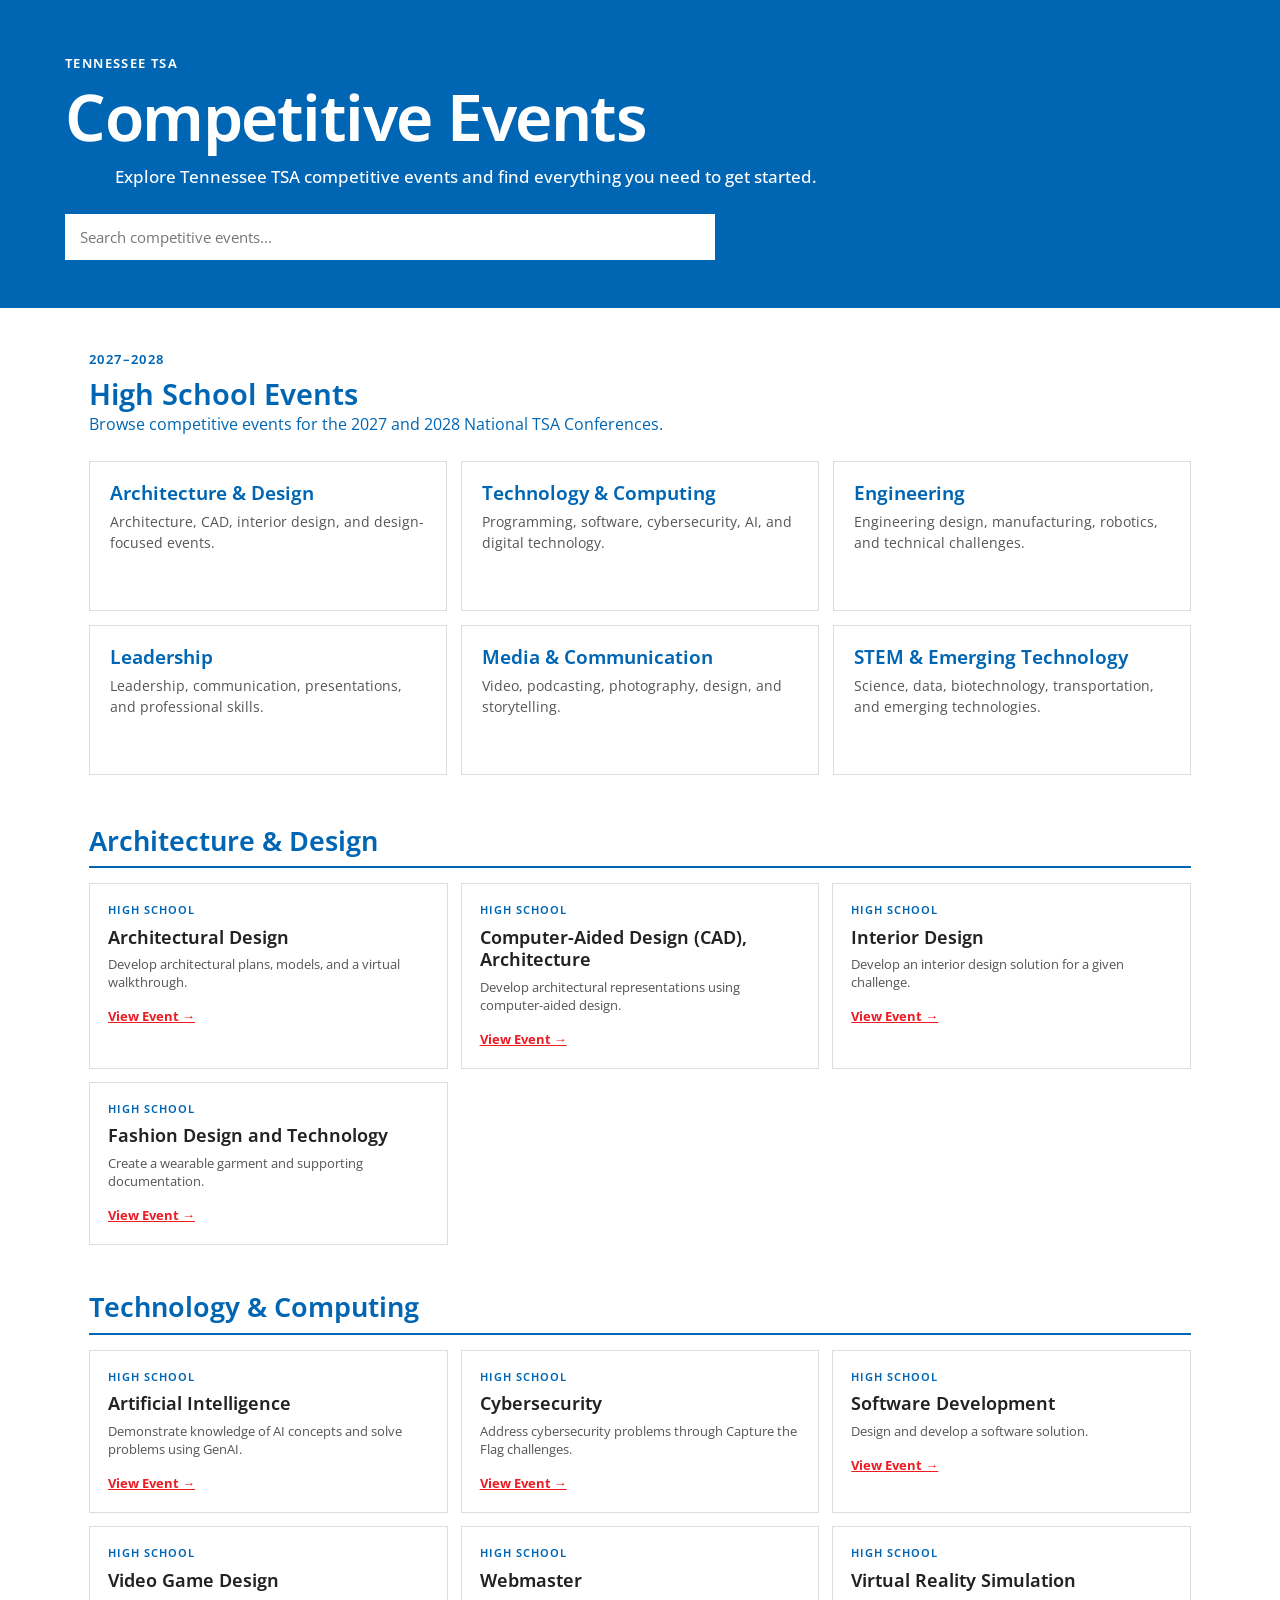
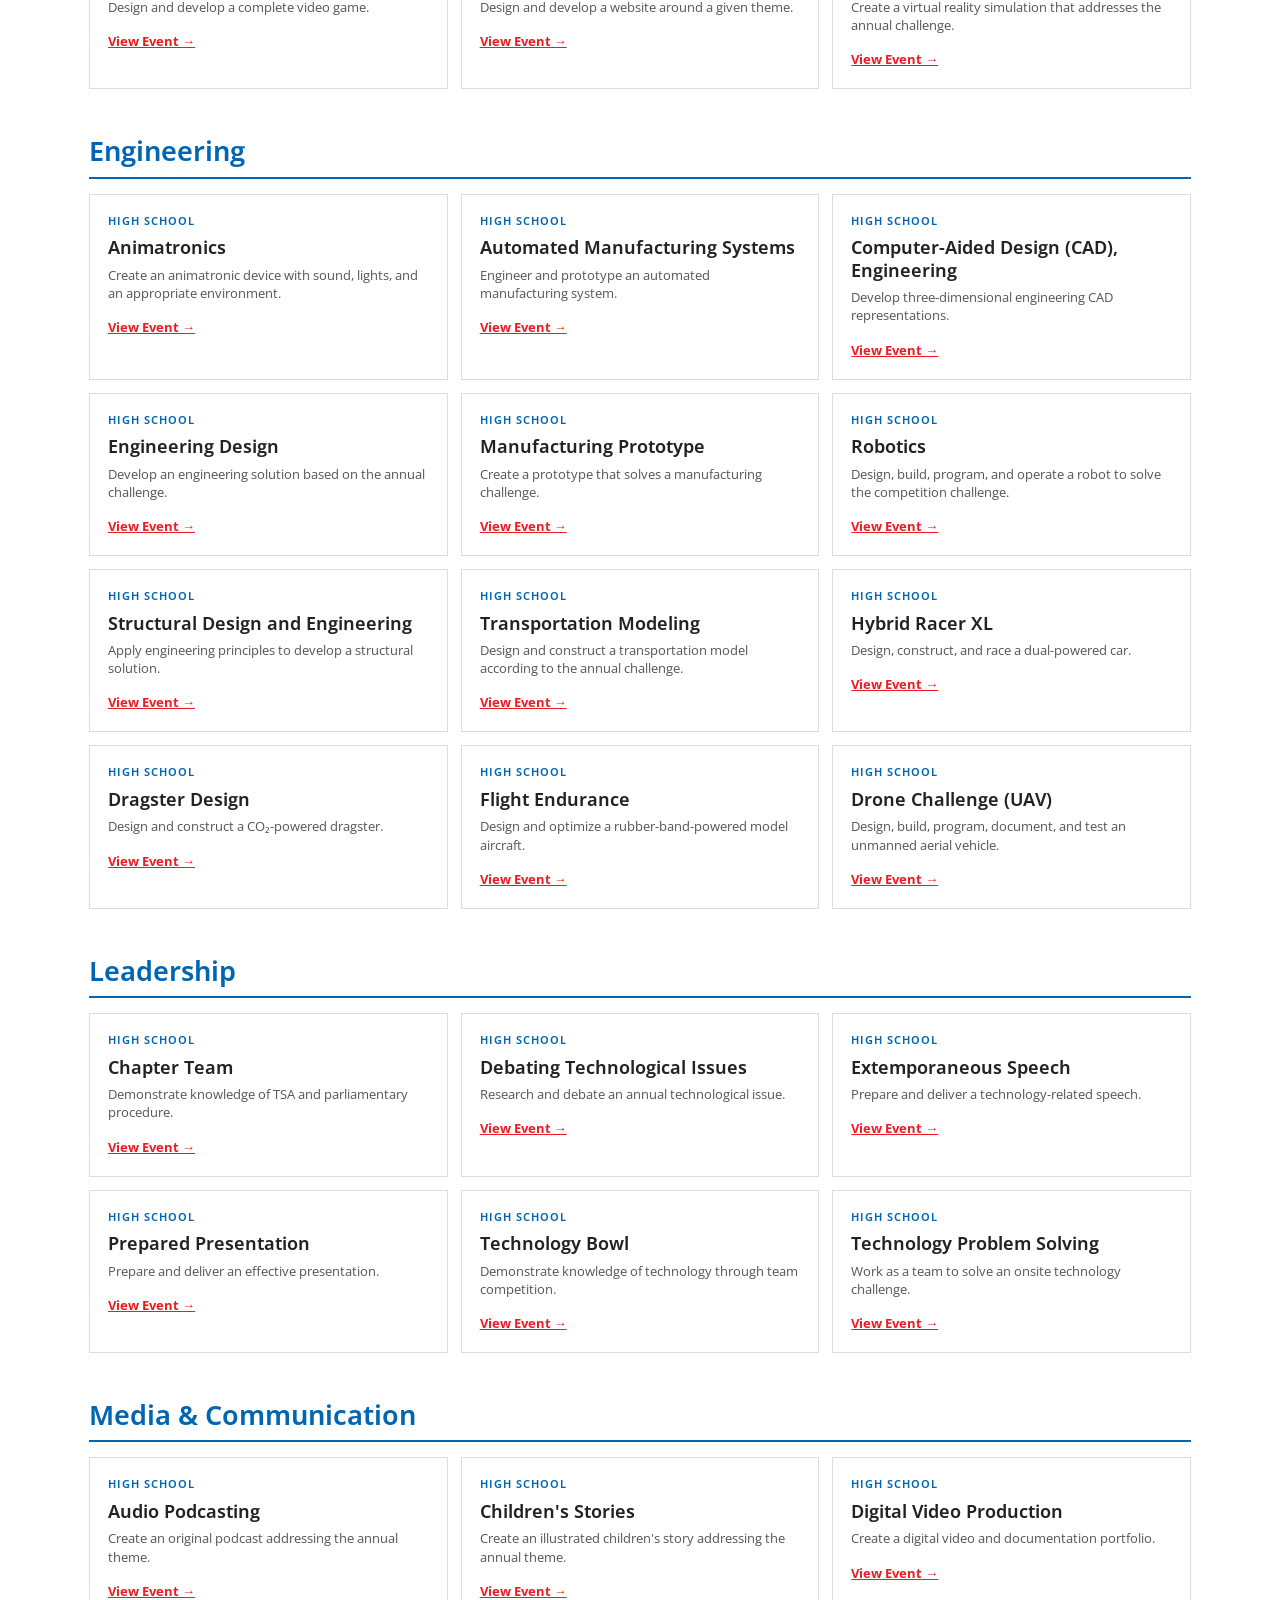
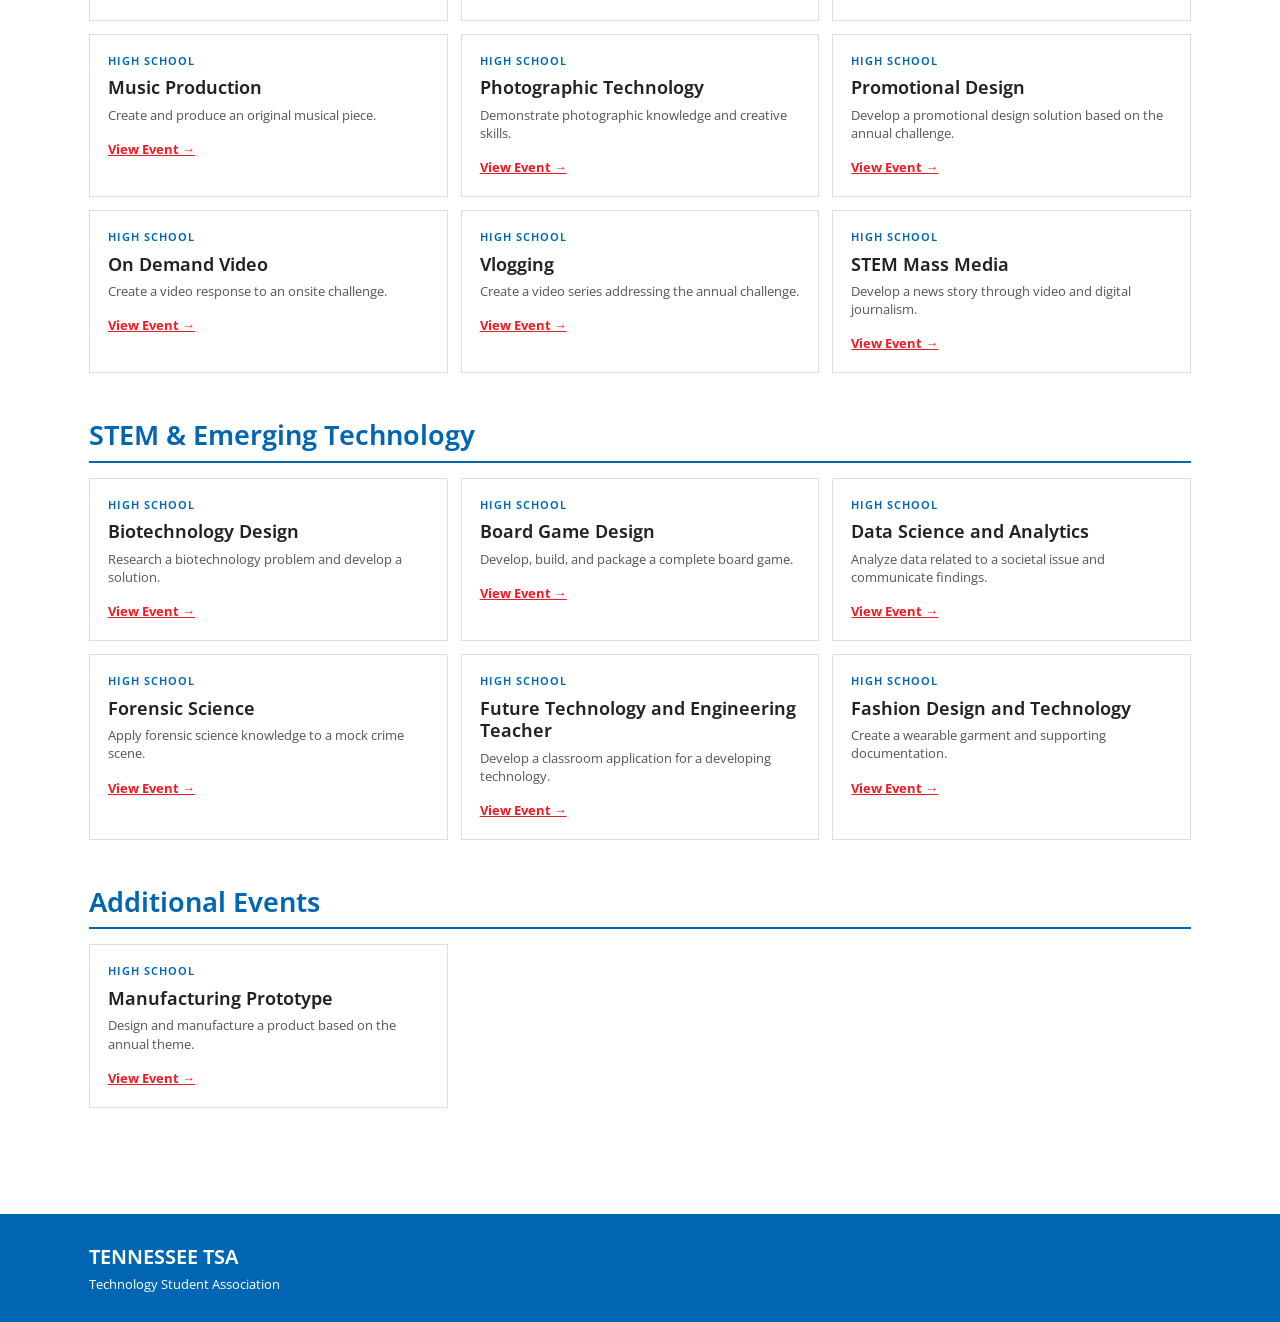
==== index.html @ f8c851dd "made tsa compeittive events page" ====
<!DOCTYPE html>
<html lang="en">

<head>
    <meta charset="UTF-8">
    <meta name="viewport" content="width=device-width, initial-scale=1.0">
    <title>Competitive Events | Tennessee TSA</title>
    <link rel="stylesheet" href="style.css">
    <link rel="icon" type="image/png" href="box.png">

</head>

<body>



<main>

    <section class="hero">

        <p class="eyebrow">
            TENNESSEE TSA
        </p>

        <h1>
            Competitive Events
        </h1>

        <p>
            Explore Tennessee TSA competitive events and find everything
            you need to get started.
        </p>

        <div class="search-box">
            <input
                type="text"
                id="eventSearch"
                placeholder="Search competitive events..."
                aria-label="Search competitive events"
            >
        </div>

    </section>


    <section class="events-section">

        <div class="section-heading">

            <p class="eyebrow">
                2027–2028
            </p>

            <h2>
                High School Events
            </h2>

            <p>
                Browse competitive events for the 2027 and 2028
                National TSA Conferences.
            </p>

        </div>


        <div class="category-grid">

            <a href="#architecture" class="category-card">
                <span class="category-number">01</span>
                <h3>Architecture & Design</h3>
                <p>
                    Architecture, CAD, interior design, and design-focused events.
                </p>
                <span class="arrow">→</span>
            </a>

            <a href="#technology" class="category-card">
                <span class="category-number">02</span>
                <h3>Technology & Computing</h3>
                <p>
                    Programming, software, cybersecurity, AI, and digital technology.
                </p>
                <span class="arrow">→</span>
            </a>

            <a href="#engineering" class="category-card">
                <span class="category-number">03</span>
                <h3>Engineering</h3>
                <p>
                    Engineering design, manufacturing, robotics, and technical challenges.
                </p>
                <span class="arrow">→</span>
            </a>

            <a href="#leadership" class="category-card">
                <span class="category-number">04</span>
                <h3>Leadership</h3>
                <p>
                    Leadership, communication, presentations, and professional skills.
                </p>
                <span class="arrow">→</span>
            </a>

            <a href="#media" class="category-card">
                <span class="category-number">05</span>
                <h3>Media & Communication</h3>
                <p>
                    Video, podcasting, photography, design, and storytelling.
                </p>
                <span class="arrow">→</span>
            </a>

            <a href="#stem" class="category-card">
                <span class="category-number">06</span>
                <h3>STEM & Emerging Technology</h3>
                <p>
                    Science, data, biotechnology, transportation, and emerging technologies.
                </p>
                <span class="arrow">→</span>
            </a>

        </div>


        <!-- ARCHITECTURE -->

        <div class="event-category" id="architecture">

            <div class="category-title">
                <p class="eyebrow">01</p>
                <h2>Architecture & Design</h2>
            </div>

            <div class="event-grid">

                <a href="event.html?event=architectural-design" class="event-card">
                    <span>HIGH SCHOOL</span>
                    <h3>Architectural Design</h3>
                    <p>Develop architectural plans, models, and a virtual walkthrough.</p>
                    <strong>View Event →</strong>
                </a>

                <a href="event.html?event=computer-aided-design-architecture" class="event-card">
                    <span>HIGH SCHOOL</span>
                    <h3>Computer-Aided Design (CAD), Architecture</h3>
                    <p>Develop architectural representations using computer-aided design.</p>
                    <strong>View Event →</strong>
                </a>

                <a href="event.html?event=interior-design" class="event-card">
                    <span>HIGH SCHOOL</span>
                    <h3>Interior Design</h3>
                    <p>Develop an interior design solution for a given challenge.</p>
                    <strong>View Event →</strong>
                </a>

                <a href="event.html?event=fashion-design-and-technology" class="event-card">
                    <span>HIGH SCHOOL</span>
                    <h3>Fashion Design and Technology</h3>
                    <p>Create a wearable garment and supporting documentation.</p>
                    <strong>View Event →</strong>
                </a>

            </div>

        </div>


        <!-- TECHNOLOGY -->

        <div class="event-category" id="technology">

            <div class="category-title">
                <p class="eyebrow">02</p>
                <h2>Technology & Computing</h2>
            </div>

            <div class="event-grid">

                <a href="event.html?event=artificial-intelligence" class="event-card">
                    <span>HIGH SCHOOL</span>
                    <h3>Artificial Intelligence</h3>
                    <p>Demonstrate knowledge of AI concepts and solve problems using GenAI.</p>
                    <strong>View Event →</strong>
                </a>

                <a href="event.html?event=cybersecurity" class="event-card">
                    <span>HIGH SCHOOL</span>
                    <h3>Cybersecurity</h3>
                    <p>Address cybersecurity problems through Capture the Flag challenges.</p>
                    <strong>View Event →</strong>
                </a>

                <a href="event.html?event=software-development" class="event-card">
                    <span>HIGH SCHOOL</span>
                    <h3>Software Development</h3>
                    <p>Design and develop a software solution.</p>
                    <strong>View Event →</strong>
                </a>

                <a href="event.html?event=video-game-design" class="event-card">
                    <span>HIGH SCHOOL</span>
                    <h3>Video Game Design</h3>
                    <p>Design and develop a complete video game.</p>
                    <strong>View Event →</strong>
                </a>

                <a href="event.html?event=webmaster" class="event-card">
                    <span>HIGH SCHOOL</span>
                    <h3>Webmaster</h3>
                    <p>Design and develop a website around a given theme.</p>
                    <strong>View Event →</strong>
                </a>

                <a href="event.html?event=virtual-reality-simulation" class="event-card">
                    <span>HIGH SCHOOL</span>
                    <h3>Virtual Reality Simulation</h3>
                    <p>Create a virtual reality simulation that addresses the annual challenge.</p>
                    <strong>View Event →</strong>
                </a>

            </div>

        </div>


        <!-- ENGINEERING -->

        <div class="event-category" id="engineering">

            <div class="category-title">
                <p class="eyebrow">03</p>
                <h2>Engineering</h2>
            </div>

            <div class="event-grid">

                <a href="event.html?event=animatronics" class="event-card">
                    <span>HIGH SCHOOL</span>
                    <h3>Animatronics</h3>
                    <p>Create an animatronic device with sound, lights, and an appropriate environment.</p>
                    <strong>View Event →</strong>
                </a>

                <a href="event.html?event=automated-manufacturing-systems" class="event-card">
                    <span>HIGH SCHOOL</span>
                    <h3>Automated Manufacturing Systems</h3>
                    <p>Engineer and prototype an automated manufacturing system.</p>
                    <strong>View Event →</strong>
                </a>

                <a href="event.html?event=computer-aided-design-engineering" class="event-card">
                    <span>HIGH SCHOOL</span>
                    <h3>Computer-Aided Design (CAD), Engineering</h3>
                    <p>Develop three-dimensional engineering CAD representations.</p>
                    <strong>View Event →</strong>
                </a>

                <a href="event.html?event=engineering-design" class="event-card">
                    <span>HIGH SCHOOL</span>
                    <h3>Engineering Design</h3>
                    <p>Develop an engineering solution based on the annual challenge.</p>
                    <strong>View Event →</strong>
                </a>

                <a href="event.html?event=manufacturing-prototype" class="event-card">
                    <span>HIGH SCHOOL</span>
                    <h3>Manufacturing Prototype</h3>
                    <p>Create a prototype that solves a manufacturing challenge.</p>
                    <strong>View Event →</strong>
                </a>

                <a href="event.html?event=robotics" class="event-card">
                    <span>HIGH SCHOOL</span>
                    <h3>Robotics</h3>
                    <p>Design, build, program, and operate a robot to solve the competition challenge.</p>
                    <strong>View Event →</strong>
                </a>

                <a href="event.html?event=structural-design-and-engineering" class="event-card">
                    <span>HIGH SCHOOL</span>
                    <h3>Structural Design and Engineering</h3>
                    <p>Apply engineering principles to develop a structural solution.</p>
                    <strong>View Event →</strong>
                </a>

                <a href="event.html?event=transportation-modeling" class="event-card">
                    <span>HIGH SCHOOL</span>
                    <h3>Transportation Modeling</h3>
                    <p>Design and construct a transportation model according to the annual challenge.</p>
                    <strong>View Event →</strong>
                </a>

                <a href="event.html?event=hybrid-racer-xl" class="event-card">
                    <span>HIGH SCHOOL</span>
                    <h3>Hybrid Racer XL</h3>
                    <p>Design, construct, and race a dual-powered car.</p>
                    <strong>View Event →</strong>
                </a>

                <a href="event.html?event=dragster-design" class="event-card">
                    <span>HIGH SCHOOL</span>
                    <h3>Dragster Design</h3>
                    <p>Design and construct a CO₂-powered dragster.</p>
                    <strong>View Event →</strong>
                </a>

                <a href="event.html?event=flight-endurance" class="event-card">
                    <span>HIGH SCHOOL</span>
                    <h3>Flight Endurance</h3>
                    <p>Design and optimize a rubber-band-powered model aircraft.</p>
                    <strong>View Event →</strong>
                </a>

                <a href="event.html?event=drone-challenge" class="event-card">
                    <span>HIGH SCHOOL</span>
                    <h3>Drone Challenge (UAV)</h3>
                    <p>Design, build, program, document, and test an unmanned aerial vehicle.</p>
                    <strong>View Event →</strong>
                </a>

            </div>

        </div>


        <!-- LEADERSHIP -->

        <div class="event-category" id="leadership">

            <div class="category-title">
                <p class="eyebrow">04</p>
                <h2>Leadership</h2>
            </div>

            <div class="event-grid">

                <a href="event.html?event=chapter-team" class="event-card">
                    <span>HIGH SCHOOL</span>
                    <h3>Chapter Team</h3>
                    <p>Demonstrate knowledge of TSA and parliamentary procedure.</p>
                    <strong>View Event →</strong>
                </a>

                <a href="event.html?event=debating-technological-issues" class="event-card">
                    <span>HIGH SCHOOL</span>
                    <h3>Debating Technological Issues</h3>
                    <p>Research and debate an annual technological issue.</p>
                    <strong>View Event →</strong>
                </a>

                <a href="event.html?event=extemporaneous-speech" class="event-card">
                    <span>HIGH SCHOOL</span>
                    <h3>Extemporaneous Speech</h3>
                    <p>Prepare and deliver a technology-related speech.</p>
                    <strong>View Event →</strong>
                </a>

                <a href="event.html?event=prepared-presentation" class="event-card">
                    <span>HIGH SCHOOL</span>
                    <h3>Prepared Presentation</h3>
                    <p>Prepare and deliver an effective presentation.</p>
                    <strong>View Event →</strong>
                </a>

                <a href="event.html?event=technology-bowl" class="event-card">
                    <span>HIGH SCHOOL</span>
                    <h3>Technology Bowl</h3>
                    <p>Demonstrate knowledge of technology through team competition.</p>
                    <strong>View Event →</strong>
                </a>

                <a href="event.html?event=technology-problem-solving" class="event-card">
                    <span>HIGH SCHOOL</span>
                    <h3>Technology Problem Solving</h3>
                    <p>Work as a team to solve an onsite technology challenge.</p>
                    <strong>View Event →</strong>
                </a>

            </div>

        </div>


        <!-- MEDIA -->

        <div class="event-category" id="media">

            <div class="category-title">
                <p class="eyebrow">05</p>
                <h2>Media & Communication</h2>
            </div>

            <div class="event-grid">

                <a href="event.html?event=audio-podcasting" class="event-card">
                    <span>HIGH SCHOOL</span>
                    <h3>Audio Podcasting</h3>
                    <p>Create an original podcast addressing the annual theme.</p>
                    <strong>View Event →</strong>
                </a>

                <a href="event.html?event=children-stories" class="event-card">
                    <span>HIGH SCHOOL</span>
                    <h3>Children's Stories</h3>
                    <p>Create an illustrated children's story addressing the annual theme.</p>
                    <strong>View Event →</strong>
                </a>

                <a href="event.html?event=digital-video-production" class="event-card">
                    <span>HIGH SCHOOL</span>
                    <h3>Digital Video Production</h3>
                    <p>Create a digital video and documentation portfolio.</p>
                    <strong>View Event →</strong>
                </a>

                <a href="event.html?event=music-production" class="event-card">
                    <span>HIGH SCHOOL</span>
                    <h3>Music Production</h3>
                    <p>Create and produce an original musical piece.</p>
                    <strong>View Event →</strong>
                </a>

                <a href="event.html?event=photographic-technology" class="event-card">
                    <span>HIGH SCHOOL</span>
                    <h3>Photographic Technology</h3>
                    <p>Demonstrate photographic knowledge and creative skills.</p>
                    <strong>View Event →</strong>
                </a>

                <a href="event.html?event=promotional-design" class="event-card">
                    <span>HIGH SCHOOL</span>
                    <h3>Promotional Design</h3>
                    <p>Develop a promotional design solution based on the annual challenge.</p>
                    <strong>View Event →</strong>
                </a>

                <a href="event.html?event=on-demand-video" class="event-card">
                    <span>HIGH SCHOOL</span>
                    <h3>On Demand Video</h3>
                    <p>Create a video response to an onsite challenge.</p>
                    <strong>View Event →</strong>
                </a>

                <a href="event.html?event=vlogging" class="event-card">
                    <span>HIGH SCHOOL</span>
                    <h3>Vlogging</h3>
                    <p>Create a video series addressing the annual challenge.</p>
                    <strong>View Event →</strong>
                </a>

                <a href="event.html?event=stem-mass-media" class="event-card">
                    <span>HIGH SCHOOL</span>
                    <h3>STEM Mass Media</h3>
                    <p>Develop a news story through video and digital journalism.</p>
                    <strong>View Event →</strong>
                </a>

            </div>

        </div>


        <!-- STEM -->

        <div class="event-category" id="stem">

            <div class="category-title">
                <p class="eyebrow">06</p>
                <h2>STEM & Emerging Technology</h2>
            </div>

            <div class="event-grid">

                <a href="event.html?event=biotechnology-design" class="event-card">
                    <span>HIGH SCHOOL</span>
                    <h3>Biotechnology Design</h3>
                    <p>Research a biotechnology problem and develop a solution.</p>
                    <strong>View Event →</strong>
                </a>

                <a href="event.html?event=board-game-design" class="event-card">
                    <span>HIGH SCHOOL</span>
                    <h3>Board Game Design</h3>
                    <p>Develop, build, and package a complete board game.</p>
                    <strong>View Event →</strong>
                </a>

                <a href="event.html?event=data-science-and-analytics" class="event-card">
                    <span>HIGH SCHOOL</span>
                    <h3>Data Science and Analytics</h3>
                    <p>Analyze data related to a societal issue and communicate findings.</p>
                    <strong>View Event →</strong>
                </a>

                <a href="event.html?event=forensic-science" class="event-card">
                    <span>HIGH SCHOOL</span>
                    <h3>Forensic Science</h3>
                    <p>Apply forensic science knowledge to a mock crime scene.</p>
                    <strong>View Event →</strong>
                </a>

                <a href="event.html?event=future-technology-teacher" class="event-card">
                    <span>HIGH SCHOOL</span>
                    <h3>Future Technology and Engineering Teacher</h3>
                    <p>Develop a classroom application for a developing technology.</p>
                    <strong>View Event →</strong>
                </a>

                <a href="event.html?event=fashion-design-and-technology" class="event-card">
                    <span>HIGH SCHOOL</span>
                    <h3>Fashion Design and Technology</h3>
                    <p>Create a wearable garment and supporting documentation.</p>
                    <strong>View Event →</strong>
                </a>

            </div>

        </div>


        <!-- ADDITIONAL EVENTS -->

        <div class="event-category" id="additional">

            <div class="category-title">
                <p class="eyebrow">07</p>
                <h2>Additional Events</h2>
            </div>

            <div class="event-grid">

                <a href="event.html?event=manufacturing-prototype" class="event-card">
                    <span>HIGH SCHOOL</span>
                    <h3>Manufacturing Prototype</h3>
                    <p>Design and manufacture a product based on the annual theme.</p>
                    <strong>View Event →</strong>
                </a>

            </div>

        </div>

    </section>

</main>


<footer>

    <div class="footer-container">

        <h2>
            TENNESSEE TSA
        </h2>

        <p>
            Technology Student Association
        </p>

    </div>

</footer>


<script src="script.js"></script>

</body>
</html>
---- style.css ----
@import url('https://fonts.googleapis.com/css2?family=Open+Sans:wght@400;500;600;700&display=swap');
:root {
    --tsa-blue: #0066b3;
    --tsa-blue-dark: #005a9e;
    --tsa-light-blue: #c7e7fa;

    --text: #222222;
    --muted: #555555;
    --border: #dddddd;
    --light-gray: #f7f7f7;
    --white: #ffffff;

    --tsa-red: #ed1c24;
}

* {
    box-sizing: border-box;
}

html {
    scroll-behavior: smooth;
}

body {
    margin: 0;
    font-family: "Open Sans", Arial, sans-serif;
    color: var(--text);
    background: var(--white);
    line-height: 1.5;
}

a {
    color: inherit;
}

p {
    margin-top: 0;
}

button,
input {
    font-family: inherit;
}

/* =========================
   NAVIGATION
   ========================= */

.navbar {
    background: var(--white);
    border-bottom: 1px solid #e5e5e5;
}

.nav-container {
    max-width: 1150px;
    margin: 0 auto;
    min-height: 70px;
    padding: 0 24px;

    display: flex;
    align-items: center;
    justify-content: space-between;
    gap: 25px;
}

.logo {
    color: var(--tsa-blue);
    text-decoration: none;
    font-size: 18px;
    font-weight: 650;
    white-space: nowrap;
}

.nav-container nav {
    display: flex;
    align-items: center;
    gap: 22px;
}

.nav-container nav a {
    color: #333;
    text-decoration: none;
    font-size: 14px;
    font-weight: 600;
}

.nav-container nav a:hover {
    color: var(--tsa-blue);
}

.nav-container nav a.active {
    color: var(--tsa-blue);
}

.search-button {
    border: 1px solid var(--tsa-blue);
    background: var(--white);
    color: var(--tsa-blue);

    padding: 8px 15px;
    font-size: 14px;
    font-weight: 600;

    cursor: pointer;
}

/* =========================
   HERO
   ========================= */

.hero,
.event-hero {
    background: var(--tsa-blue);
    color: var(--white);
}

.hero {
    padding: 54px 24px 48px;
}

.hero > *,
.event-hero > * {
    max-width: 1150px;
    margin-left: auto;
    margin-right: auto;
}

.hero h1,
.event-hero h1 {
    margin-top: 0;
    margin-bottom: 15px;

    font-size: clamp(42px, 6vw, 64px);
    line-height: 1.05;
    font-weight: 650;
    letter-spacing: -1.5px;
}

.hero > p:not(.eyebrow) {
    max-width: 1050px;
    margin-bottom: 0;

    font-size: 17px;
    line-height: 1.45;
    font-weight: 500;
}

.eyebrow {
    margin-bottom: 9px;

    color: inherit;
    font-size: 13px;
    font-weight: 650;
    letter-spacing: 1.4px;
    text-transform: uppercase;
}

/* Hide the old numbered category labels */
.category-number,
.category-title .eyebrow {
    display: none;
}

/* =========================
   SEARCH
   ========================= */

.search-box {
    margin-top: 25px;
}

.search-box input {
    width: 100%;
    max-width: 650px;

    padding: 13px 15px;

    border: none;
    border-radius: 0;
    outline: none;

    background: var(--white);
    color: var(--text);

    font-size: 15px;
}

.search-box input::placeholder {
    color: #777;
}

/* =========================
   GENERAL INFORMATION
   ========================= */

.general-information {
    background: var(--white);
}

/* =========================
   EVENTS PAGE
   ========================= */

.events-section {
    max-width: 1150px;
    margin: 0 auto;
    padding: 42px 24px 60px;
}

.section-heading {
    margin-bottom: 25px;
}

.section-heading h2,
.category-title h2 {
    margin: 0;

    color: var(--tsa-blue);
    font-size: 29px;
    line-height: 1.2;
    font-weight: 650;
}

.section-heading p {
    margin-bottom: 7px;
    color: var(--tsa-blue);
}

/* =========================
   CATEGORY CARDS
   ========================= */

.category-grid {
    display: grid;
    grid-template-columns: repeat(3, 1fr);
    gap: 14px;

    margin-bottom: 50px;
}

.category-card {
    display: block;

    min-height: 150px;
    padding: 20px;

    border: 1px solid var(--border);
    background: var(--white);

    text-decoration: none;
}

.category-card h3 {
    margin: 0 0 8px;

    color: var(--tsa-blue);
    font-size: 19px;
    line-height: 1.2;
    font-weight: 650;
}

.category-card p {
    margin: 0;

    color: var(--muted);
    font-size: 14px;
    line-height: 1.45;
}

.arrow {
    display: none;
}

/* =========================
   EVENT CATEGORIES
   ========================= */

.event-category {
    margin-bottom: 46px;
    scroll-margin-top: 90px;
}

.category-title {
    margin-bottom: 15px;
    padding-bottom: 9px;

    border-bottom: 2px solid var(--tsa-blue);
}

.category-title h2 {
    font-size: 27px;
}

/* =========================
   EVENT CARDS
   ========================= */

.event-grid {
    display: grid;
    grid-template-columns: repeat(3, 1fr);
    gap: 13px;
}

.event-card {
    display: block;

    padding: 18px;

    border: 1px solid var(--border);
    background: var(--white);

    text-decoration: none;
}

.event-card > span {
    display: block;
    margin-bottom: 7px;

    color: var(--tsa-blue);
    font-size: 11px;
    font-weight: 650;
    letter-spacing: 1px;
}

.event-card h3 {
    margin: 0 0 7px;

    color: var(--text);
    font-size: 18px;
    line-height: 1.25;
    font-weight: 650;
}

.event-card p {
    margin: 0 0 12px;

    color: var(--muted);
    font-size: 13px;
    line-height: 1.4;
}

.event-card strong {
    color: var(--tsa-red);
    font-size: 13px;
    font-weight: 700;
    text-decoration: underline;
}

/* No card hover effects */
.category-card:hover,
.event-card:hover {
    box-shadow: none;
    transform: none;
}

/* =========================
   COMPETITION REQUIREMENTS
   ========================= */

.competition-requirements {
    margin: 0 auto 38px;
    max-width: 1150px;
    padding: 0 24px;
}

.requirements-box {
    border-top: 3px solid var(--tsa-blue);
    padding: 18px 0 20px;
}

.requirements-box h2 {
    margin: 0 0 7px;
    color: var(--tsa-blue);
    font-size: 24px;
    font-weight: 650;
}

.requirements-box p {
    max-width: 850px;
    margin-bottom: 10px;

    color: var(--muted);
    font-size: 14px;
}

.requirements-box a,
.resource-list a,
.theme-box a {
    color: var(--tsa-red);
    text-decoration: underline;
    font-weight: 600;
}

/* =========================
   EVENT DETAIL PAGE
   ========================= */

.event-hero {
    padding: 30px 24px 38px;
}

.back-link {
    display: block;
    margin-bottom: 23px;

    color: var(--white);
    font-size: 14px;
    font-weight: 600;
    text-decoration: underline;
}

.event-labels {
    display: flex;
    gap: 8px;

    margin-bottom: 10px;
}

.event-labels span {
    display: inline-block;

    padding: 5px 9px;

    background: rgba(255, 255, 255, 0.15);

    font-size: 11px;
    font-weight: 650;
    letter-spacing: 0.7px;
    text-transform: uppercase;
}

.event-labels .new-badge:empty {
    display: none;
}

.event-hero h1 {
    margin-bottom: 10px;
}

.event-hero > p {
    margin-bottom: 0;

    font-size: 16px;
    line-height: 1.45;
}

/* =========================
   EVENT CONTENT
   ========================= */

.event-content {
    max-width: 1050px;
    margin: 0 auto;

    padding: 30px 24px 55px;
}

/* =========================
   INFO BOXES
   ========================= */

.event-info-grid {
    display: grid;
    grid-template-columns: repeat(3, 1fr);
    gap: 12px;

    margin-bottom: 32px;
}

.info-box {
    padding: 14px 16px;

    border: 1px solid var(--border);
    background: var(--light-gray);
}

.info-box span {
    display: block;
    margin-bottom: 4px;

    color: var(--tsa-blue);
    font-size: 10px;
    font-weight: 650;
    letter-spacing: 1px;
}

.info-box strong {
    display: block;

    color: var(--text);
    font-size: 14px;
    line-height: 1.3;
}

/* =========================
   CONTENT SECTIONS
   ========================= */

.content-section {
    margin-bottom: 38px;
}

.section-label {
    margin-bottom: 5px;

    color: var(--tsa-blue);
    font-size: 11px;
    font-weight: 650;
    letter-spacing: 1px;
    text-transform: uppercase;
}

.content-section h2 {
    margin: 0 0 9px;

    color: var(--tsa-blue);
    font-size: 25px;
    line-height: 1.2;
    font-weight: 800;
}

.content-section > p:not(.section-label) {
    max-width: 900px;
    margin-bottom: 12px;

    color: var(--text);
    font-size: 14px;
    line-height: 1.55;
}

/* =========================
   CHALLENGE BOX
   ========================= */

.challenge-box {
    margin-top: 14px;
    padding: 15px 17px;

    border-left: 4px solid var(--tsa-blue);
    background: var(--light-gray);
}

.challenge-box > span {
    display: block;
    margin-bottom: 5px;

    color: var(--tsa-blue);
    font-size: 10px;
    font-weight: 800;
    letter-spacing: 1px;
}

.challenge-box p {
    margin: 0;

    color: var(--text);
    font-size: 14px;
    line-height: 1.45;
}

/* =========================
   THEME
   ========================= */

.theme-box {
    padding: 18px;

    border: 1px solid var(--border);
    background: var(--light-gray);
}

.theme-box > span {
    display: block;
    margin-bottom: 4px;

    color: var(--tsa-blue);
    font-size: 10px;
    font-weight: 800;
    letter-spacing: 1px;
}

.theme-box h3 {
    margin: 0 0 8px;

    color: var(--text);
    font-size: 19px;
    line-height: 1.25;
    font-weight: 800;
}

.theme-box p {
    margin-bottom: 10px;

    font-size: 14px;
    line-height: 1.5;
}

.theme-box ul {
    margin: 8px 0 14px;
    padding-left: 20px;
}

.theme-box li {
    margin-bottom: 4px;
    font-size: 13px;
    line-height: 1.4;
}

.theme-box a {
    font-size: 13px;
}

/* =========================
   SUBMISSIONS
   ========================= */

.submission-grid {
    display: grid;
    grid-template-columns: repeat(2, 1fr);
    gap: 11px;
}

.submission-item {
    padding: 14px 16px;

    border: 1px solid var(--border);
    background: var(--white);
}

.submission-item span {
    display: block;
    margin-bottom: 4px;

    color: var(--tsa-blue);
    font-size: 10px;
    font-weight: 800;
    letter-spacing: 0.8px;
    text-transform: uppercase;
}

.submission-item p {
    margin: 0;

    color: var(--text);
    font-size: 13px;
    line-height: 1.4;
}

.submission-item.semifinalist {
    grid-column: 1 / -1;
    border-left: 4px solid var(--tsa-blue);
    background: var(--light-gray);
}

/* =========================
   TIMELINE
   ========================= */
/* =========================
   VERTICAL TIMELINE
   ========================= */

.timeline {
    position: relative;
    display: flex;
    flex-direction: column;
    gap: 0;
    margin-top: 22px;
    padding-left: 28px;
}

/* Vertical blue line */
.timeline::before {
    content: "";
    position: absolute;
    top: 6px;
    bottom: 6px;
    left: 7px;
    width: 2px;
    background: var(--tsa-blue);
}

.timeline-item {
    position: relative;
    padding: 0 0 28px 22px;
    border: none;
    background: transparent;
}

/* Timeline dot */
.timeline-item::before {
    content: "";
    position: absolute;
    left: -27px;
    top: 3px;
    width: 12px;
    height: 12px;
    border: 3px solid var(--tsa-blue);
    background: var(--white);
    border-radius: 50%;
    box-sizing: border-box;
}

.timeline-item:last-child {
    padding-bottom: 0;
}

.timeline-item strong {
    display: block;
    margin-bottom: 3px;

    color: var(--tsa-blue);
    font-size: 14px;
    font-weight: 800;
}

.timeline-item span {
    color: var(--muted);
    font-size: 13px;
    line-height: 1.45;
}
/* =========================
   RESOURCES
   ========================= */

.resource-list {
    display: flex;
    flex-direction: column;
    gap: 0;

    border-top: 1px solid var(--border);
}

.resource-item {
    display: flex;
    align-items: center;
    justify-content: space-between;
    gap: 20px;

    padding: 12px 0;

    border-bottom: 1px solid var(--border);
}

.resource-item span {
    color: var(--text);
    font-size: 14px;
    font-weight: 600;
}

.resource-item a {
    white-space: nowrap;
    font-size: 13px;
}

/* =========================
   FOOTER
   ========================= */

footer {
    background: var(--tsa-blue);
    color: var(--white);
}

.footer-container {
    max-width: 1150px;
    margin: 0 auto;
    padding: 28px 24px;
}

.footer-container h2 {
    margin: 0 0 3px;

    font-size: 20px;
    font-weight: 650;
}

.footer-container p {
    margin: 0;

    font-size: 13px;
}

/* =========================
   SEARCH RESULTS
   ========================= */

.event-card.hidden {
    display: none;
}

.event-category.hidden {
    display: none;
}

.no-results {
    display: none;

    padding: 20px 0;

    color: var(--muted);
    font-size: 14px;
}

/* =========================
   RESPONSIVE
   ========================= */

@media (max-width: 900px) {

    .nav-container nav {
        display: none;
    }

    .category-grid,
    .event-grid {
        grid-template-columns: repeat(2, 1fr);
    }

    .hero h1,
    .event-hero h1 {
        font-size: 48px;
    }
}

@media (max-width: 650px) {

    .nav-container {
        min-height: 60px;
    }

    .search-button {
        display: none;
    }

    .hero {
        padding: 38px 20px 35px;
    }

    .event-hero {
        padding: 25px 20px 32px;
    }

    .hero h1,
    .event-hero h1 {
        font-size: 38px;
    }

    .hero > p:not(.eyebrow),
    .event-hero > p {
        font-size: 15px;
    }

    .events-section,
    .event-content {
        padding-left: 20px;
        padding-right: 20px;
    }

    .category-grid,
    .event-grid,
    .event-info-grid,
    .submission-grid {
        grid-template-columns: 1fr;
    }

    .event-category {
        margin-bottom: 38px;
    }

    .content-section {
        margin-bottom: 30px;
    }

    .submission-item.semifinalist {
        grid-column: auto;
    }

    .resource-item {
        align-items: flex-start;
        flex-direction: column;
        gap: 4px;
    }
}
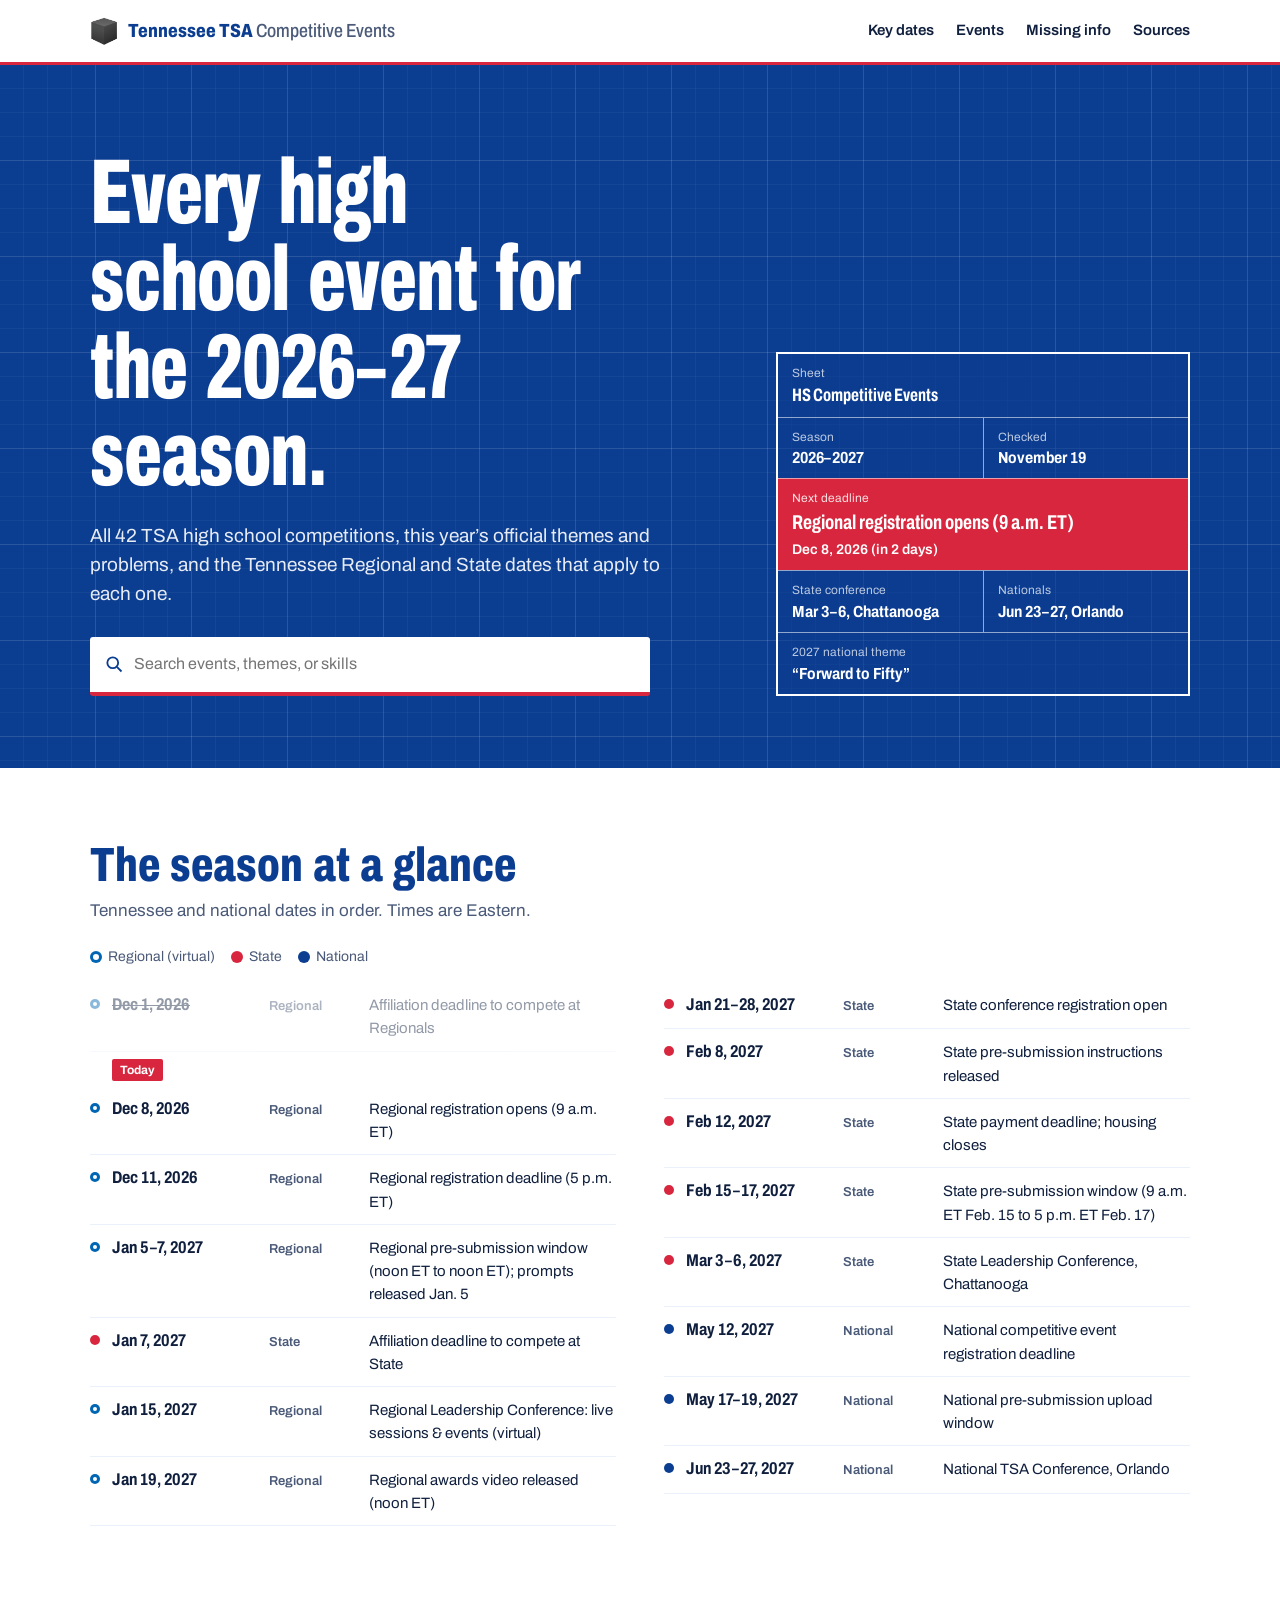
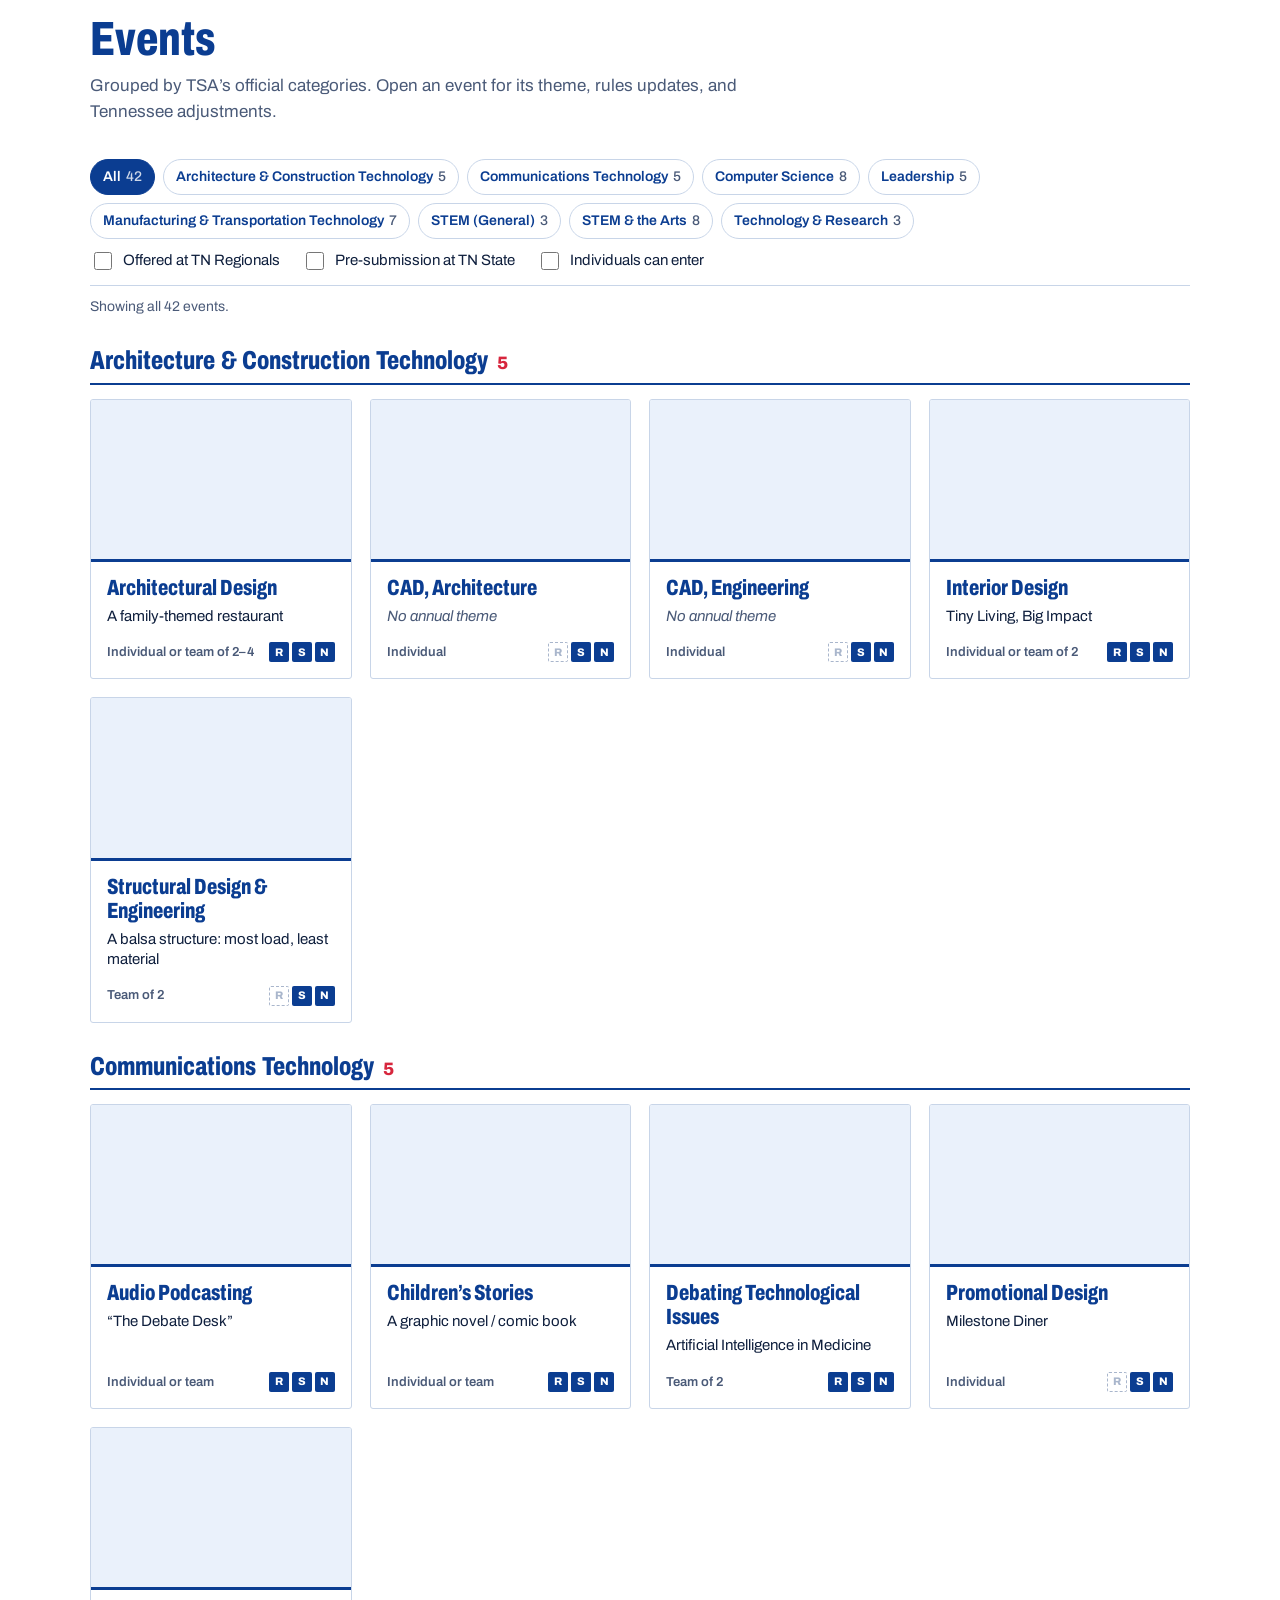
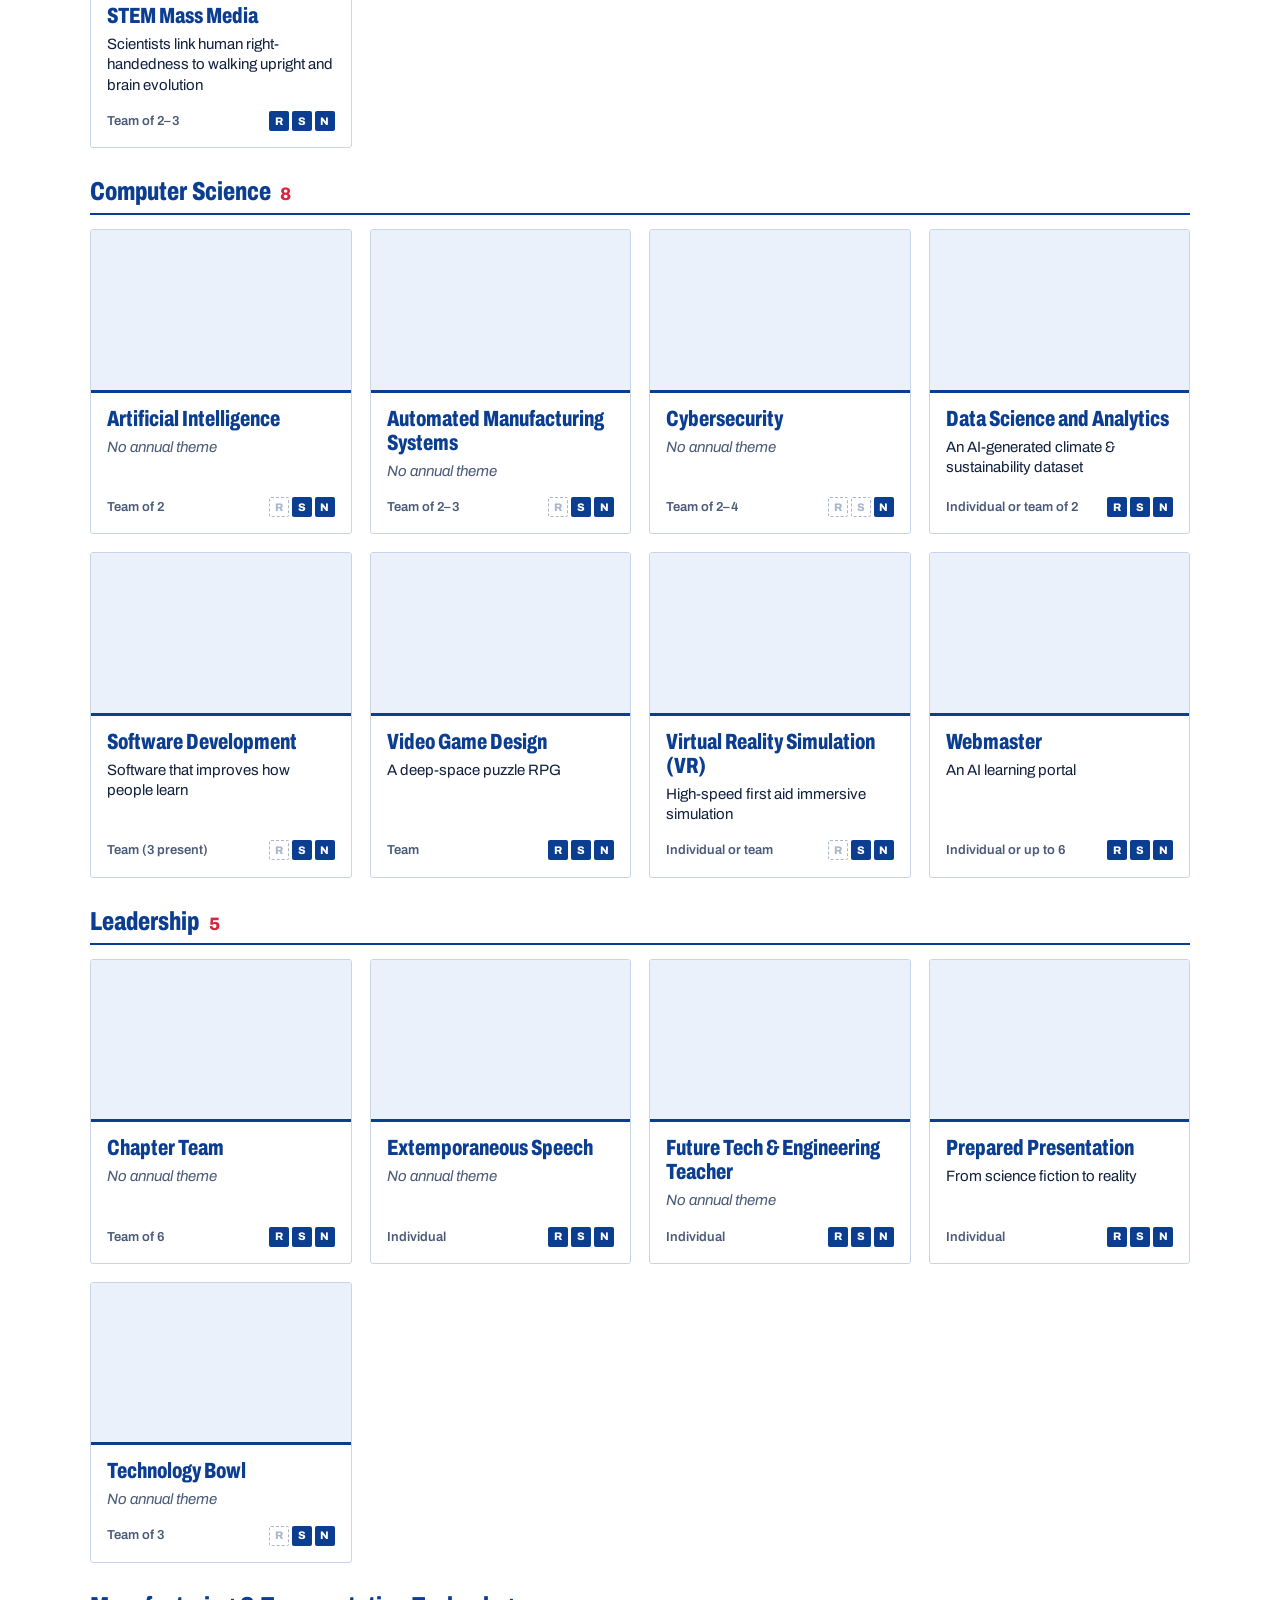
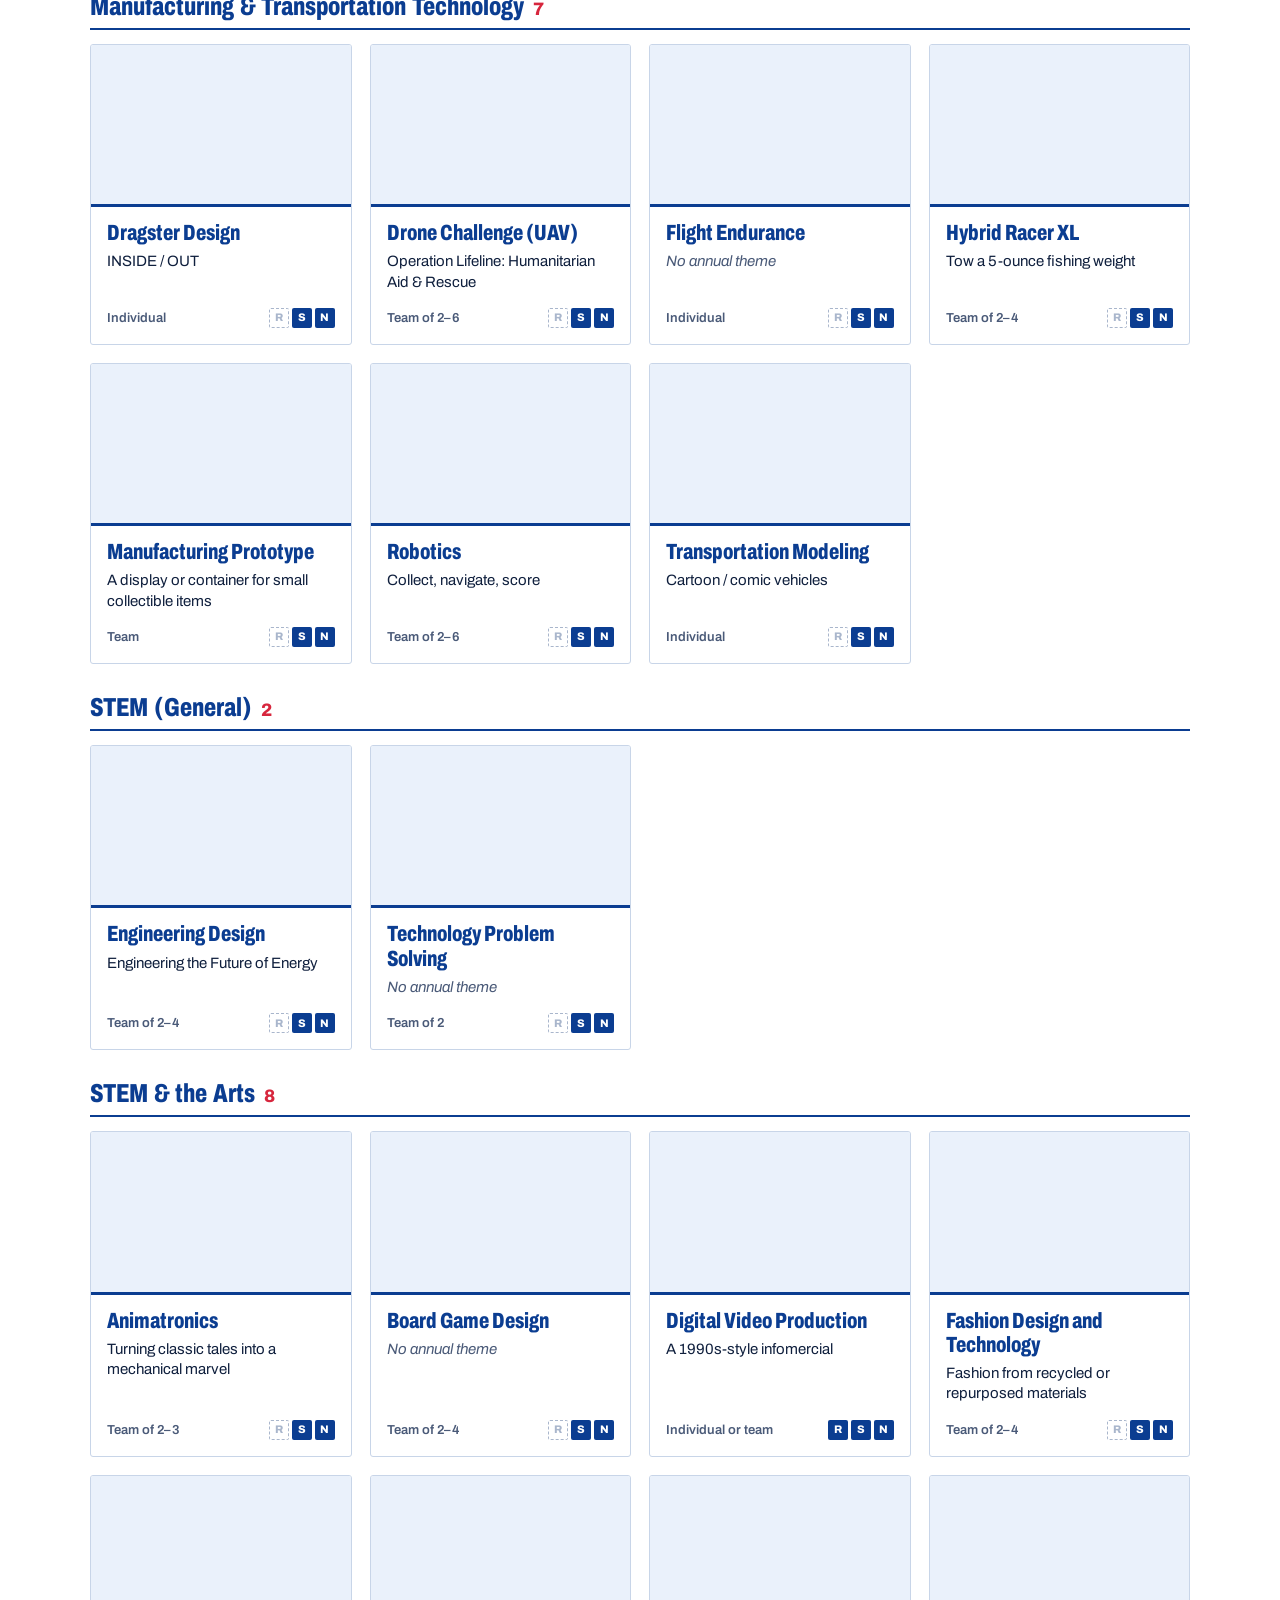
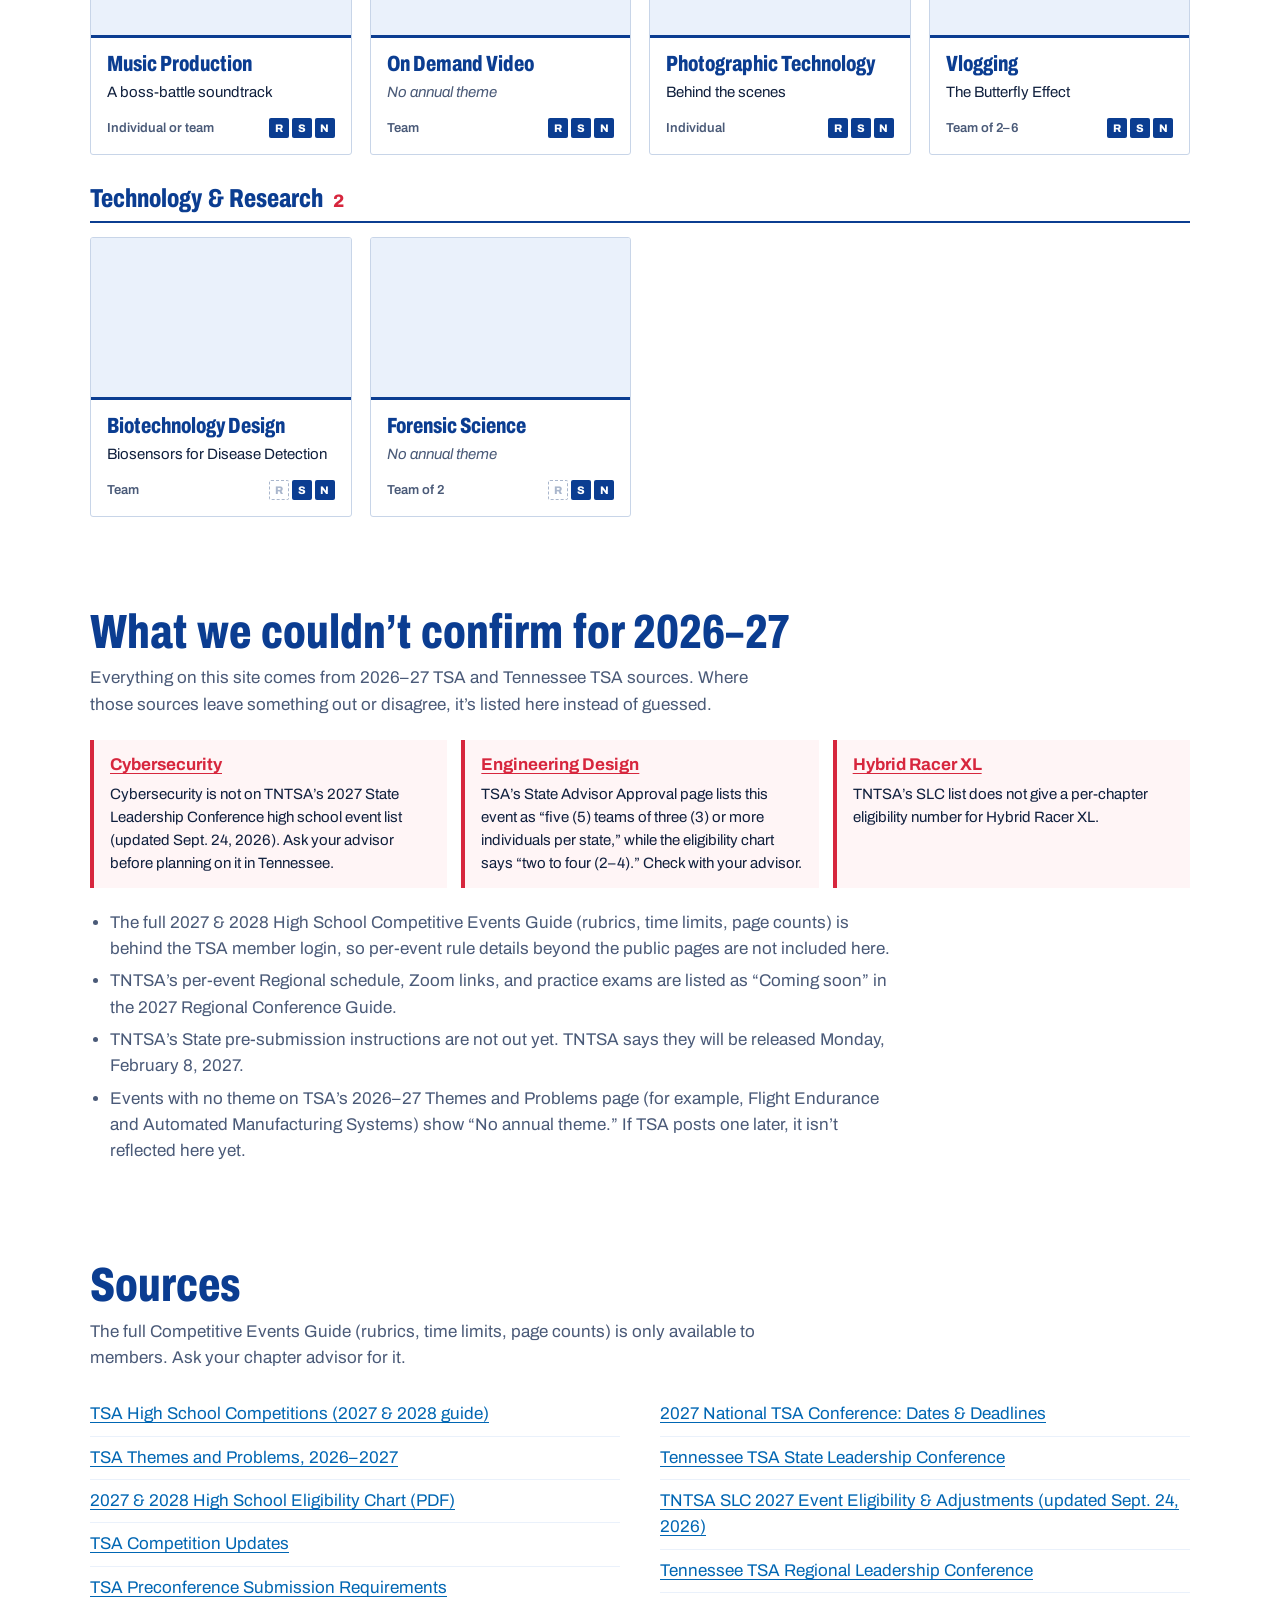
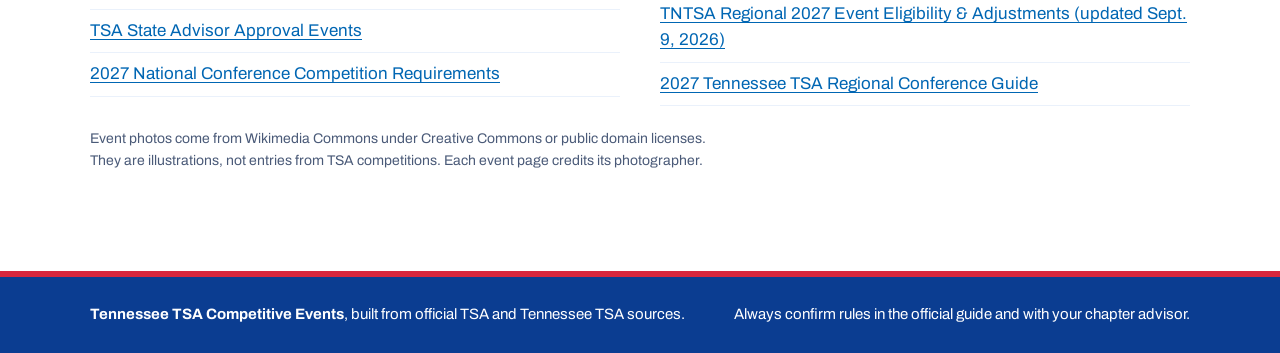
==== commit f0e67afd: "Rebuild events site with verified 2026-27 TSA and Tennessee TSA data - Replace script.js with data.j" ====
--- a/index.html
+++ b/index.html
@@ -1,569 +1,147 @@
 <!DOCTYPE html>
 <html lang="en">
-
 <head>
     <meta charset="UTF-8">
     <meta name="viewport" content="width=device-width, initial-scale=1.0">
-    <title>Competitive Events | Tennessee TSA</title>
+    <title>Competitive Events 2026–27 | Tennessee TSA</title>
+    <meta name="description" content="Every 2026–27 Technology Student Association high school competitive event: official themes, eligibility, and Tennessee Regional and State dates.">
+    <link rel="icon" type="image/png" href="box.png">
+    <link rel="preconnect" href="https://fonts.googleapis.com">
+    <link rel="preconnect" href="https://fonts.gstatic.com" crossorigin>
+    <link href="https://fonts.googleapis.com/css2?family=Archivo:wdth,wght@62..125,400..800&display=swap" rel="stylesheet">
     <link rel="stylesheet" href="style.css">
-    <link rel="icon" type="image/png" href="box.png">
-
 </head>
-
 <body>
 
+<a class="skip" href="#events">Skip to events</a>
 
+<header class="topbar">
+    <div class="wrap topbar-inner">
+        <a class="brand" href="index.html">
+            <img src="box.png" alt="" width="28" height="28">
+            <span>Tennessee TSA <em>Competitive Events</em></span>
+        </a>
+        <nav aria-label="Main">
+            <a href="#dates">Key dates</a>
+            <a href="#events">Events</a>
+            <a href="#gaps">Missing info</a>
+            <a href="#sources">Sources</a>
+        </nav>
+    </div>
+</header>
 
 <main>
 
-    <section class="hero">
+    <section class="sheet" aria-labelledby="pageTitle">
+        <div class="wrap sheet-grid">
+            <div class="sheet-copy">
+                <h1 id="pageTitle">Every high school event for the 2026–27 season.</h1>
+                <p class="lede">
+                    All 42 TSA high school competitions, this year’s official themes and problems,
+                    and the Tennessee Regional and State dates that apply to each one.
+                </p>
+                <label class="search" for="eventSearch">
+                    <span class="sr-only">Search events</span>
+                    <svg viewBox="0 0 24 24" aria-hidden="true"><circle cx="10.5" cy="10.5" r="6.5"/><path d="M15.5 15.5 21 21"/></svg>
+                    <input id="eventSearch" type="search" placeholder="Search events, themes, or skills" autocomplete="off">
+                </label>
+            </div>
 
-        <p class="eyebrow">
-            TENNESSEE TSA
-        </p>
+            <aside class="titleblock" aria-label="Season summary">
+                <div class="tb-row tb-head">
+                    <span>Sheet</span>
+                    <strong>HS Competitive Events</strong>
+                </div>
+                <div class="tb-row tb-split">
+                    <div><span>Season</span><strong id="tbSeason">2026–2027</strong></div>
+                    <div><span>Checked</span><strong id="tbChecked"></strong></div>
+                </div>
+                <div class="tb-row tb-next">
+                    <span>Next deadline</span>
+                    <strong id="tbNextLabel">Loading…</strong>
+                    <em id="tbNextDate"></em>
+                </div>
+                <div class="tb-row tb-split">
+                    <div><span>State conference</span><strong>Mar 3–6, Chattanooga</strong></div>
+                    <div><span>Nationals</span><strong>Jun 23–27, Orlando</strong></div>
+                </div>
+                <div class="tb-row tb-foot">
+                    <span>2027 national theme</span>
+                    <strong>“Forward to Fifty”</strong>
+                </div>
+            </aside>
+        </div>
+    </section>
 
-        <h1>
-            Competitive Events
-        </h1>
+    <section id="dates" class="season wrap" aria-labelledby="datesTitle">
+        <div class="section-head">
+            <h2 id="datesTitle">The season at a glance</h2>
+            <p>Tennessee and national dates in order. Times are Eastern.</p>
+        </div>
+        <div class="legend" aria-hidden="true">
+            <span class="dot rlc"></span> Regional (virtual)
+            <span class="dot slc"></span> State
+            <span class="dot nat"></span> National
+        </div>
+        <ol id="seasonList" class="season-list"></ol>
+    </section>
 
-        <p>
-            Explore Tennessee TSA competitive events and find everything
-            you need to get started.
-        </p>
-
-        <div class="search-box">
-            <input
-                type="text"
-                id="eventSearch"
-                placeholder="Search competitive events..."
-                aria-label="Search competitive events"
-            >
+    <section id="events" class="events wrap" aria-labelledby="eventsTitle">
+        <div class="section-head">
+            <h2 id="eventsTitle">Events</h2>
+            <p>Grouped by TSA’s official categories. Open an event for its theme, rules updates, and Tennessee adjustments.</p>
         </div>
 
+        <div class="filters" role="group" aria-label="Filter events">
+            <div id="catChips" class="chips"></div>
+            <div class="toggles">
+                <label><input type="checkbox" id="fRegional"> Offered at TN Regionals</label>
+                <label><input type="checkbox" id="fPresub"> Pre-submission at TN State</label>
+                <label><input type="checkbox" id="fSolo"> Individuals can enter</label>
+            </div>
+        </div>
+
+        <p id="resultCount" class="result-count" aria-live="polite"></p>
+        <div id="eventGrid" class="event-grid"></div>
+        <p id="noResults" class="no-results" hidden>
+            No events match. Clear a filter or try a shorter search.
+        </p>
     </section>
 
+    <section id="gaps" class="gaps wrap" aria-labelledby="gapsTitle">
+        <div class="section-head">
+            <h2 id="gapsTitle">What we couldn’t confirm for 2026–27</h2>
+            <p>
+                Everything on this site comes from 2026–27 TSA and Tennessee TSA sources.
+                Where those sources leave something out or disagree, it’s listed here instead of guessed.
+            </p>
+        </div>
+        <div id="gapList" class="gap-list"></div>
+    </section>
 
-    <section class="events-section">
-
-        <div class="section-heading">
-
-            <p class="eyebrow">
-                2027–2028
-            </p>
-
-            <h2>
-                High School Events
-            </h2>
-
-            <p>
-                Browse competitive events for the 2027 and 2028
-                National TSA Conferences.
-            </p>
-
+    <section id="sources" class="sources wrap" aria-labelledby="sourcesTitle">
+        <div class="section-head">
+            <h2 id="sourcesTitle">Sources</h2>
+            <p>The full Competitive Events Guide (rubrics, time limits, page counts) is only available to members. Ask your chapter advisor for it.</p>
         </div>
-
-
-        <div class="category-grid">
-
-            <a href="#architecture" class="category-card">
-                <span class="category-number">01</span>
-                <h3>Architecture & Design</h3>
-                <p>
-                    Architecture, CAD, interior design, and design-focused events.
-                </p>
-                <span class="arrow">→</span>
-            </a>
-
-            <a href="#technology" class="category-card">
-                <span class="category-number">02</span>
-                <h3>Technology & Computing</h3>
-                <p>
-                    Programming, software, cybersecurity, AI, and digital technology.
-                </p>
-                <span class="arrow">→</span>
-            </a>
-
-            <a href="#engineering" class="category-card">
-                <span class="category-number">03</span>
-                <h3>Engineering</h3>
-                <p>
-                    Engineering design, manufacturing, robotics, and technical challenges.
-                </p>
-                <span class="arrow">→</span>
-            </a>
-
-            <a href="#leadership" class="category-card">
-                <span class="category-number">04</span>
-                <h3>Leadership</h3>
-                <p>
-                    Leadership, communication, presentations, and professional skills.
-                </p>
-                <span class="arrow">→</span>
-            </a>
-
-            <a href="#media" class="category-card">
-                <span class="category-number">05</span>
-                <h3>Media & Communication</h3>
-                <p>
-                    Video, podcasting, photography, design, and storytelling.
-                </p>
-                <span class="arrow">→</span>
-            </a>
-
-            <a href="#stem" class="category-card">
-                <span class="category-number">06</span>
-                <h3>STEM & Emerging Technology</h3>
-                <p>
-                    Science, data, biotechnology, transportation, and emerging technologies.
-                </p>
-                <span class="arrow">→</span>
-            </a>
-
-        </div>
-
-
-        <!-- ARCHITECTURE -->
-
-        <div class="event-category" id="architecture">
-
-            <div class="category-title">
-                <p class="eyebrow">01</p>
-                <h2>Architecture & Design</h2>
-            </div>
-
-            <div class="event-grid">
-
-                <a href="event.html?event=architectural-design" class="event-card">
-                    <span>HIGH SCHOOL</span>
-                    <h3>Architectural Design</h3>
-                    <p>Develop architectural plans, models, and a virtual walkthrough.</p>
-                    <strong>View Event →</strong>
-                </a>
-
-                <a href="event.html?event=computer-aided-design-architecture" class="event-card">
-                    <span>HIGH SCHOOL</span>
-                    <h3>Computer-Aided Design (CAD), Architecture</h3>
-                    <p>Develop architectural representations using computer-aided design.</p>
-                    <strong>View Event →</strong>
-                </a>
-
-                <a href="event.html?event=interior-design" class="event-card">
-                    <span>HIGH SCHOOL</span>
-                    <h3>Interior Design</h3>
-                    <p>Develop an interior design solution for a given challenge.</p>
-                    <strong>View Event →</strong>
-                </a>
-
-                <a href="event.html?event=fashion-design-and-technology" class="event-card">
-                    <span>HIGH SCHOOL</span>
-                    <h3>Fashion Design and Technology</h3>
-                    <p>Create a wearable garment and supporting documentation.</p>
-                    <strong>View Event →</strong>
-                </a>
-
-            </div>
-
-        </div>
-
-
-        <!-- TECHNOLOGY -->
-
-        <div class="event-category" id="technology">
-
-            <div class="category-title">
-                <p class="eyebrow">02</p>
-                <h2>Technology & Computing</h2>
-            </div>
-
-            <div class="event-grid">
-
-                <a href="event.html?event=artificial-intelligence" class="event-card">
-                    <span>HIGH SCHOOL</span>
-                    <h3>Artificial Intelligence</h3>
-                    <p>Demonstrate knowledge of AI concepts and solve problems using GenAI.</p>
-                    <strong>View Event →</strong>
-                </a>
-
-                <a href="event.html?event=cybersecurity" class="event-card">
-                    <span>HIGH SCHOOL</span>
-                    <h3>Cybersecurity</h3>
-                    <p>Address cybersecurity problems through Capture the Flag challenges.</p>
-                    <strong>View Event →</strong>
-                </a>
-
-                <a href="event.html?event=software-development" class="event-card">
-                    <span>HIGH SCHOOL</span>
-                    <h3>Software Development</h3>
-                    <p>Design and develop a software solution.</p>
-                    <strong>View Event →</strong>
-                </a>
-
-                <a href="event.html?event=video-game-design" class="event-card">
-                    <span>HIGH SCHOOL</span>
-                    <h3>Video Game Design</h3>
-                    <p>Design and develop a complete video game.</p>
-                    <strong>View Event →</strong>
-                </a>
-
-                <a href="event.html?event=webmaster" class="event-card">
-                    <span>HIGH SCHOOL</span>
-                    <h3>Webmaster</h3>
-                    <p>Design and develop a website around a given theme.</p>
-                    <strong>View Event →</strong>
-                </a>
-
-                <a href="event.html?event=virtual-reality-simulation" class="event-card">
-                    <span>HIGH SCHOOL</span>
-                    <h3>Virtual Reality Simulation</h3>
-                    <p>Create a virtual reality simulation that addresses the annual challenge.</p>
-                    <strong>View Event →</strong>
-                </a>
-
-            </div>
-
-        </div>
-
-
-        <!-- ENGINEERING -->
-
-        <div class="event-category" id="engineering">
-
-            <div class="category-title">
-                <p class="eyebrow">03</p>
-                <h2>Engineering</h2>
-            </div>
-
-            <div class="event-grid">
-
-                <a href="event.html?event=animatronics" class="event-card">
-                    <span>HIGH SCHOOL</span>
-                    <h3>Animatronics</h3>
-                    <p>Create an animatronic device with sound, lights, and an appropriate environment.</p>
-                    <strong>View Event →</strong>
-                </a>
-
-                <a href="event.html?event=automated-manufacturing-systems" class="event-card">
-                    <span>HIGH SCHOOL</span>
-                    <h3>Automated Manufacturing Systems</h3>
-                    <p>Engineer and prototype an automated manufacturing system.</p>
-                    <strong>View Event →</strong>
-                </a>
-
-                <a href="event.html?event=computer-aided-design-engineering" class="event-card">
-                    <span>HIGH SCHOOL</span>
-                    <h3>Computer-Aided Design (CAD), Engineering</h3>
-                    <p>Develop three-dimensional engineering CAD representations.</p>
-                    <strong>View Event →</strong>
-                </a>
-
-                <a href="event.html?event=engineering-design" class="event-card">
-                    <span>HIGH SCHOOL</span>
-                    <h3>Engineering Design</h3>
-                    <p>Develop an engineering solution based on the annual challenge.</p>
-                    <strong>View Event →</strong>
-                </a>
-
-                <a href="event.html?event=manufacturing-prototype" class="event-card">
-                    <span>HIGH SCHOOL</span>
-                    <h3>Manufacturing Prototype</h3>
-                    <p>Create a prototype that solves a manufacturing challenge.</p>
-                    <strong>View Event →</strong>
-                </a>
-
-                <a href="event.html?event=robotics" class="event-card">
-                    <span>HIGH SCHOOL</span>
-                    <h3>Robotics</h3>
-                    <p>Design, build, program, and operate a robot to solve the competition challenge.</p>
-                    <strong>View Event →</strong>
-                </a>
-
-                <a href="event.html?event=structural-design-and-engineering" class="event-card">
-                    <span>HIGH SCHOOL</span>
-                    <h3>Structural Design and Engineering</h3>
-                    <p>Apply engineering principles to develop a structural solution.</p>
-                    <strong>View Event →</strong>
-                </a>
-
-                <a href="event.html?event=transportation-modeling" class="event-card">
-                    <span>HIGH SCHOOL</span>
-                    <h3>Transportation Modeling</h3>
-                    <p>Design and construct a transportation model according to the annual challenge.</p>
-                    <strong>View Event →</strong>
-                </a>
-
-                <a href="event.html?event=hybrid-racer-xl" class="event-card">
-                    <span>HIGH SCHOOL</span>
-                    <h3>Hybrid Racer XL</h3>
-                    <p>Design, construct, and race a dual-powered car.</p>
-                    <strong>View Event →</strong>
-                </a>
-
-                <a href="event.html?event=dragster-design" class="event-card">
-                    <span>HIGH SCHOOL</span>
-                    <h3>Dragster Design</h3>
-                    <p>Design and construct a CO₂-powered dragster.</p>
-                    <strong>View Event →</strong>
-                </a>
-
-                <a href="event.html?event=flight-endurance" class="event-card">
-                    <span>HIGH SCHOOL</span>
-                    <h3>Flight Endurance</h3>
-                    <p>Design and optimize a rubber-band-powered model aircraft.</p>
-                    <strong>View Event →</strong>
-                </a>
-
-                <a href="event.html?event=drone-challenge" class="event-card">
-                    <span>HIGH SCHOOL</span>
-                    <h3>Drone Challenge (UAV)</h3>
-                    <p>Design, build, program, document, and test an unmanned aerial vehicle.</p>
-                    <strong>View Event →</strong>
-                </a>
-
-            </div>
-
-        </div>
-
-
-        <!-- LEADERSHIP -->
-
-        <div class="event-category" id="leadership">
-
-            <div class="category-title">
-                <p class="eyebrow">04</p>
-                <h2>Leadership</h2>
-            </div>
-
-            <div class="event-grid">
-
-                <a href="event.html?event=chapter-team" class="event-card">
-                    <span>HIGH SCHOOL</span>
-                    <h3>Chapter Team</h3>
-                    <p>Demonstrate knowledge of TSA and parliamentary procedure.</p>
-                    <strong>View Event →</strong>
-                </a>
-
-                <a href="event.html?event=debating-technological-issues" class="event-card">
-                    <span>HIGH SCHOOL</span>
-                    <h3>Debating Technological Issues</h3>
-                    <p>Research and debate an annual technological issue.</p>
-                    <strong>View Event →</strong>
-                </a>
-
-                <a href="event.html?event=extemporaneous-speech" class="event-card">
-                    <span>HIGH SCHOOL</span>
-                    <h3>Extemporaneous Speech</h3>
-                    <p>Prepare and deliver a technology-related speech.</p>
-                    <strong>View Event →</strong>
-                </a>
-
-                <a href="event.html?event=prepared-presentation" class="event-card">
-                    <span>HIGH SCHOOL</span>
-                    <h3>Prepared Presentation</h3>
-                    <p>Prepare and deliver an effective presentation.</p>
-                    <strong>View Event →</strong>
-                </a>
-
-                <a href="event.html?event=technology-bowl" class="event-card">
-                    <span>HIGH SCHOOL</span>
-                    <h3>Technology Bowl</h3>
-                    <p>Demonstrate knowledge of technology through team competition.</p>
-                    <strong>View Event →</strong>
-                </a>
-
-                <a href="event.html?event=technology-problem-solving" class="event-card">
-                    <span>HIGH SCHOOL</span>
-                    <h3>Technology Problem Solving</h3>
-                    <p>Work as a team to solve an onsite technology challenge.</p>
-                    <strong>View Event →</strong>
-                </a>
-
-            </div>
-
-        </div>
-
-
-        <!-- MEDIA -->
-
-        <div class="event-category" id="media">
-
-            <div class="category-title">
-                <p class="eyebrow">05</p>
-                <h2>Media & Communication</h2>
-            </div>
-
-            <div class="event-grid">
-
-                <a href="event.html?event=audio-podcasting" class="event-card">
-                    <span>HIGH SCHOOL</span>
-                    <h3>Audio Podcasting</h3>
-                    <p>Create an original podcast addressing the annual theme.</p>
-                    <strong>View Event →</strong>
-                </a>
-
-                <a href="event.html?event=children-stories" class="event-card">
-                    <span>HIGH SCHOOL</span>
-                    <h3>Children's Stories</h3>
-                    <p>Create an illustrated children's story addressing the annual theme.</p>
-                    <strong>View Event →</strong>
-                </a>
-
-                <a href="event.html?event=digital-video-production" class="event-card">
-                    <span>HIGH SCHOOL</span>
-                    <h3>Digital Video Production</h3>
-                    <p>Create a digital video and documentation portfolio.</p>
-                    <strong>View Event →</strong>
-                </a>
-
-                <a href="event.html?event=music-production" class="event-card">
-                    <span>HIGH SCHOOL</span>
-                    <h3>Music Production</h3>
-                    <p>Create and produce an original musical piece.</p>
-                    <strong>View Event →</strong>
-                </a>
-
-                <a href="event.html?event=photographic-technology" class="event-card">
-                    <span>HIGH SCHOOL</span>
-                    <h3>Photographic Technology</h3>
-                    <p>Demonstrate photographic knowledge and creative skills.</p>
-                    <strong>View Event →</strong>
-                </a>
-
-                <a href="event.html?event=promotional-design" class="event-card">
-                    <span>HIGH SCHOOL</span>
-                    <h3>Promotional Design</h3>
-                    <p>Develop a promotional design solution based on the annual challenge.</p>
-                    <strong>View Event →</strong>
-                </a>
-
-                <a href="event.html?event=on-demand-video" class="event-card">
-                    <span>HIGH SCHOOL</span>
-                    <h3>On Demand Video</h3>
-                    <p>Create a video response to an onsite challenge.</p>
-                    <strong>View Event →</strong>
-                </a>
-
-                <a href="event.html?event=vlogging" class="event-card">
-                    <span>HIGH SCHOOL</span>
-                    <h3>Vlogging</h3>
-                    <p>Create a video series addressing the annual challenge.</p>
-                    <strong>View Event →</strong>
-                </a>
-
-                <a href="event.html?event=stem-mass-media" class="event-card">
-                    <span>HIGH SCHOOL</span>
-                    <h3>STEM Mass Media</h3>
-                    <p>Develop a news story through video and digital journalism.</p>
-                    <strong>View Event →</strong>
-                </a>
-
-            </div>
-
-        </div>
-
-
-        <!-- STEM -->
-
-        <div class="event-category" id="stem">
-
-            <div class="category-title">
-                <p class="eyebrow">06</p>
-                <h2>STEM & Emerging Technology</h2>
-            </div>
-
-            <div class="event-grid">
-
-                <a href="event.html?event=biotechnology-design" class="event-card">
-                    <span>HIGH SCHOOL</span>
-                    <h3>Biotechnology Design</h3>
-                    <p>Research a biotechnology problem and develop a solution.</p>
-                    <strong>View Event →</strong>
-                </a>
-
-                <a href="event.html?event=board-game-design" class="event-card">
-                    <span>HIGH SCHOOL</span>
-                    <h3>Board Game Design</h3>
-                    <p>Develop, build, and package a complete board game.</p>
-                    <strong>View Event →</strong>
-                </a>
-
-                <a href="event.html?event=data-science-and-analytics" class="event-card">
-                    <span>HIGH SCHOOL</span>
-                    <h3>Data Science and Analytics</h3>
-                    <p>Analyze data related to a societal issue and communicate findings.</p>
-                    <strong>View Event →</strong>
-                </a>
-
-                <a href="event.html?event=forensic-science" class="event-card">
-                    <span>HIGH SCHOOL</span>
-                    <h3>Forensic Science</h3>
-                    <p>Apply forensic science knowledge to a mock crime scene.</p>
-                    <strong>View Event →</strong>
-                </a>
-
-                <a href="event.html?event=future-technology-teacher" class="event-card">
-                    <span>HIGH SCHOOL</span>
-                    <h3>Future Technology and Engineering Teacher</h3>
-                    <p>Develop a classroom application for a developing technology.</p>
-                    <strong>View Event →</strong>
-                </a>
-
-                <a href="event.html?event=fashion-design-and-technology" class="event-card">
-                    <span>HIGH SCHOOL</span>
-                    <h3>Fashion Design and Technology</h3>
-                    <p>Create a wearable garment and supporting documentation.</p>
-                    <strong>View Event →</strong>
-                </a>
-
-            </div>
-
-        </div>
-
-
-        <!-- ADDITIONAL EVENTS -->
-
-        <div class="event-category" id="additional">
-
-            <div class="category-title">
-                <p class="eyebrow">07</p>
-                <h2>Additional Events</h2>
-            </div>
-
-            <div class="event-grid">
-
-                <a href="event.html?event=manufacturing-prototype" class="event-card">
-                    <span>HIGH SCHOOL</span>
-                    <h3>Manufacturing Prototype</h3>
-                    <p>Design and manufacture a product based on the annual theme.</p>
-                    <strong>View Event →</strong>
-                </a>
-
-            </div>
-
-        </div>
-
+        <ul id="sourceList" class="source-list"></ul>
+        <p class="credit-note">
+            Event photos come from Wikimedia Commons under Creative Commons or public domain licenses.
+            They are illustrations, not entries from TSA competitions. Each event page credits its photographer.
+        </p>
     </section>
 
 </main>
 
-
-<footer>
-
-    <div class="footer-container">
-
-        <h2>
-            TENNESSEE TSA
-        </h2>
-
-        <p>
-            Technology Student Association
-        </p>
-
+<footer class="footer">
+    <div class="wrap footer-inner">
+        <p><strong>Tennessee TSA Competitive Events</strong>, built from official TSA and Tennessee TSA sources.</p>
+        <p>Always confirm rules in the official guide and with your chapter advisor.</p>
     </div>
-
 </footer>
 
-
-<script src="script.js"></script>
-
+<script src="data.js"></script>
+<script src="images.js"></script>
+<script src="app.js"></script>
 </body>
-</html>+</html>
--- a/style.css
+++ b/style.css
@@ -1,883 +1,721 @@
-@import url('https://fonts.googleapis.com/css2?family=Open+Sans:wght@400;500;600;700&display=swap');
+/* =========================================================
+   Tennessee TSA Competitive Events
+   Blueprint sheet concept: field blue, signal red, white.
+   ========================================================= */
+
 :root {
-    --tsa-blue: #0066b3;
-    --tsa-blue-dark: #005a9e;
-    --tsa-light-blue: #c7e7fa;
-
-    --text: #222222;
-    --muted: #555555;
-    --border: #dddddd;
-    --light-gray: #f7f7f7;
-    --white: #ffffff;
-
-    --tsa-red: #ed1c24;
-}
-
-* {
-    box-sizing: border-box;
-}
-
-html {
-    scroll-behavior: smooth;
+    --field: #0b3d91;        /* deep TSA blue: hero, headings */
+    --tsa: #0066b3;          /* TSA blue: links, accents */
+    --signal: #d7263d;       /* red: deadlines, state */
+    --paper: #ffffff;
+    --wash: #eaf1fb;         /* blueprint wash */
+    --ink: #0f1f3d;          /* blue-black text */
+    --muted: #4a5a78;
+    --line: #c8d5e8;
+    --grid: rgba(255, 255, 255, 0.09);
+
+    --font: "Archivo", "Helvetica Neue", Arial, sans-serif;
+    --wrap: 1180px;
+    --gutter: clamp(16px, 4vw, 40px);
+}
+
+*,
+*::before,
+*::after { box-sizing: border-box; }
+
+html { scroll-behavior: smooth; }
+
+@media (prefers-reduced-motion: reduce) {
+    html { scroll-behavior: auto; }
 }
 
 body {
     margin: 0;
-    font-family: "Open Sans", Arial, sans-serif;
-    color: var(--text);
-    background: var(--white);
-    line-height: 1.5;
-}
-
-a {
-    color: inherit;
-}
-
-p {
-    margin-top: 0;
-}
-
-button,
-input {
-    font-family: inherit;
-}
-
-/* =========================
-   NAVIGATION
-   ========================= */
-
-.navbar {
-    background: var(--white);
-    border-bottom: 1px solid #e5e5e5;
-}
-
-.nav-container {
-    max-width: 1150px;
+    background: var(--paper);
+    color: var(--ink);
+    font-family: var(--font);
+    font-size: 17px;
+    line-height: 1.55;
+    font-variation-settings: "wdth" 100;
+    -webkit-font-smoothing: antialiased;
+}
+
+img { max-width: 100%; display: block; }
+
+a { color: var(--tsa); text-underline-offset: 3px; text-decoration-thickness: 1px; }
+a:hover { color: var(--field); text-decoration-thickness: 2px; }
+
+:focus-visible {
+    outline: 3px solid var(--signal);
+    outline-offset: 2px;
+}
+
+h1, h2, h3 {
+    margin: 0;
+    font-stretch: 75%;
+    font-variation-settings: "wdth" 72;
+    line-height: 1.05;
+    word-spacing: 0.06em;
+    color: var(--field);
+}
+
+p { margin: 0 0 1em; }
+
+.wrap {
+    width: 100%;
+    max-width: var(--wrap);
     margin: 0 auto;
-    min-height: 70px;
-    padding: 0 24px;
-
-    display: flex;
-    align-items: center;
-    justify-content: space-between;
-    gap: 25px;
-}
-
-.logo {
-    color: var(--tsa-blue);
-    text-decoration: none;
-    font-size: 18px;
-    font-weight: 650;
-    white-space: nowrap;
-}
-
-.nav-container nav {
-    display: flex;
-    align-items: center;
-    gap: 22px;
-}
-
-.nav-container nav a {
-    color: #333;
-    text-decoration: none;
-    font-size: 14px;
-    font-weight: 600;
-}
-
-.nav-container nav a:hover {
-    color: var(--tsa-blue);
-}
-
-.nav-container nav a.active {
-    color: var(--tsa-blue);
-}
-
-.search-button {
-    border: 1px solid var(--tsa-blue);
-    background: var(--white);
-    color: var(--tsa-blue);
-
-    padding: 8px 15px;
-    font-size: 14px;
-    font-weight: 600;
-
-    cursor: pointer;
-}
-
-/* =========================
-   HERO
-   ========================= */
-
-.hero,
-.event-hero {
-    background: var(--tsa-blue);
-    color: var(--white);
-}
-
-.hero {
-    padding: 54px 24px 48px;
-}
-
-.hero > *,
-.event-hero > * {
-    max-width: 1150px;
-    margin-left: auto;
-    margin-right: auto;
-}
-
-.hero h1,
-.event-hero h1 {
-    margin-top: 0;
-    margin-bottom: 15px;
-
-    font-size: clamp(42px, 6vw, 64px);
-    line-height: 1.05;
-    font-weight: 650;
-    letter-spacing: -1.5px;
-}
-
-.hero > p:not(.eyebrow) {
-    max-width: 1050px;
-    margin-bottom: 0;
-
-    font-size: 17px;
-    line-height: 1.45;
-    font-weight: 500;
-}
-
-.eyebrow {
-    margin-bottom: 9px;
-
-    color: inherit;
-    font-size: 13px;
-    font-weight: 650;
-    letter-spacing: 1.4px;
-    text-transform: uppercase;
-}
-
-/* Hide the old numbered category labels */
-.category-number,
-.category-title .eyebrow {
-    display: none;
-}
-
-/* =========================
-   SEARCH
-   ========================= */
-
-.search-box {
-    margin-top: 25px;
-}
-
-.search-box input {
-    width: 100%;
-    max-width: 650px;
-
-    padding: 13px 15px;
-
-    border: none;
-    border-radius: 0;
-    outline: none;
-
-    background: var(--white);
-    color: var(--text);
-
-    font-size: 15px;
-}
-
-.search-box input::placeholder {
-    color: #777;
-}
-
-/* =========================
-   GENERAL INFORMATION
-   ========================= */
-
-.general-information {
-    background: var(--white);
-}
-
-/* =========================
-   EVENTS PAGE
-   ========================= */
-
-.events-section {
-    max-width: 1150px;
-    margin: 0 auto;
-    padding: 42px 24px 60px;
-}
-
-.section-heading {
-    margin-bottom: 25px;
-}
-
-.section-heading h2,
-.category-title h2 {
-    margin: 0;
-
-    color: var(--tsa-blue);
-    font-size: 29px;
-    line-height: 1.2;
-    font-weight: 650;
-}
-
-.section-heading p {
-    margin-bottom: 7px;
-    color: var(--tsa-blue);
-}
-
-/* =========================
-   CATEGORY CARDS
-   ========================= */
-
-.category-grid {
-    display: grid;
-    grid-template-columns: repeat(3, 1fr);
-    gap: 14px;
-
-    margin-bottom: 50px;
-}
-
-.category-card {
-    display: block;
-
-    min-height: 150px;
-    padding: 20px;
-
-    border: 1px solid var(--border);
-    background: var(--white);
-
-    text-decoration: none;
-}
-
-.category-card h3 {
-    margin: 0 0 8px;
-
-    color: var(--tsa-blue);
-    font-size: 19px;
-    line-height: 1.2;
-    font-weight: 650;
-}
-
-.category-card p {
-    margin: 0;
-
-    color: var(--muted);
-    font-size: 14px;
-    line-height: 1.45;
-}
-
-.arrow {
-    display: none;
-}
-
-/* =========================
-   EVENT CATEGORIES
-   ========================= */
-
-.event-category {
-    margin-bottom: 46px;
-    scroll-margin-top: 90px;
-}
-
-.category-title {
-    margin-bottom: 15px;
-    padding-bottom: 9px;
-
-    border-bottom: 2px solid var(--tsa-blue);
-}
-
-.category-title h2 {
-    font-size: 27px;
-}
-
-/* =========================
-   EVENT CARDS
-   ========================= */
-
-.event-grid {
-    display: grid;
-    grid-template-columns: repeat(3, 1fr);
-    gap: 13px;
-}
-
-.event-card {
-    display: block;
-
-    padding: 18px;
-
-    border: 1px solid var(--border);
-    background: var(--white);
-
-    text-decoration: none;
-}
-
-.event-card > span {
-    display: block;
-    margin-bottom: 7px;
-
-    color: var(--tsa-blue);
-    font-size: 11px;
-    font-weight: 650;
-    letter-spacing: 1px;
-}
-
-.event-card h3 {
-    margin: 0 0 7px;
-
-    color: var(--text);
-    font-size: 18px;
-    line-height: 1.25;
-    font-weight: 650;
-}
-
-.event-card p {
-    margin: 0 0 12px;
-
-    color: var(--muted);
-    font-size: 13px;
-    line-height: 1.4;
-}
-
-.event-card strong {
-    color: var(--tsa-red);
-    font-size: 13px;
-    font-weight: 700;
-    text-decoration: underline;
-}
-
-/* No card hover effects */
-.category-card:hover,
-.event-card:hover {
-    box-shadow: none;
-    transform: none;
-}
-
-/* =========================
-   COMPETITION REQUIREMENTS
-   ========================= */
-
-.competition-requirements {
-    margin: 0 auto 38px;
-    max-width: 1150px;
-    padding: 0 24px;
-}
-
-.requirements-box {
-    border-top: 3px solid var(--tsa-blue);
-    padding: 18px 0 20px;
-}
-
-.requirements-box h2 {
-    margin: 0 0 7px;
-    color: var(--tsa-blue);
-    font-size: 24px;
-    font-weight: 650;
-}
-
-.requirements-box p {
-    max-width: 850px;
-    margin-bottom: 10px;
-
-    color: var(--muted);
-    font-size: 14px;
-}
-
-.requirements-box a,
-.resource-list a,
-.theme-box a {
-    color: var(--tsa-red);
-    text-decoration: underline;
-    font-weight: 600;
-}
-
-/* =========================
-   EVENT DETAIL PAGE
-   ========================= */
-
-.event-hero {
-    padding: 30px 24px 38px;
-}
-
-.back-link {
-    display: block;
-    margin-bottom: 23px;
-
-    color: var(--white);
-    font-size: 14px;
-    font-weight: 600;
-    text-decoration: underline;
-}
-
-.event-labels {
-    display: flex;
-    gap: 8px;
-
-    margin-bottom: 10px;
-}
-
-.event-labels span {
-    display: inline-block;
-
-    padding: 5px 9px;
-
-    background: rgba(255, 255, 255, 0.15);
-
-    font-size: 11px;
-    font-weight: 650;
-    letter-spacing: 0.7px;
-    text-transform: uppercase;
-}
-
-.event-labels .new-badge:empty {
-    display: none;
-}
-
-.event-hero h1 {
-    margin-bottom: 10px;
-}
-
-.event-hero > p {
-    margin-bottom: 0;
-
-    font-size: 16px;
-    line-height: 1.45;
-}
-
-/* =========================
-   EVENT CONTENT
-   ========================= */
-
-.event-content {
-    max-width: 1050px;
-    margin: 0 auto;
-
-    padding: 30px 24px 55px;
-}
-
-/* =========================
-   INFO BOXES
-   ========================= */
-
-.event-info-grid {
-    display: grid;
-    grid-template-columns: repeat(3, 1fr);
-    gap: 12px;
-
-    margin-bottom: 32px;
-}
-
-.info-box {
-    padding: 14px 16px;
-
-    border: 1px solid var(--border);
-    background: var(--light-gray);
-}
-
-.info-box span {
-    display: block;
-    margin-bottom: 4px;
-
-    color: var(--tsa-blue);
-    font-size: 10px;
-    font-weight: 650;
-    letter-spacing: 1px;
-}
-
-.info-box strong {
-    display: block;
-
-    color: var(--text);
-    font-size: 14px;
-    line-height: 1.3;
-}
-
-/* =========================
-   CONTENT SECTIONS
-   ========================= */
-
-.content-section {
-    margin-bottom: 38px;
-}
-
-.section-label {
-    margin-bottom: 5px;
-
-    color: var(--tsa-blue);
-    font-size: 11px;
-    font-weight: 650;
-    letter-spacing: 1px;
-    text-transform: uppercase;
-}
-
-.content-section h2 {
-    margin: 0 0 9px;
-
-    color: var(--tsa-blue);
-    font-size: 25px;
-    line-height: 1.2;
-    font-weight: 800;
-}
-
-.content-section > p:not(.section-label) {
-    max-width: 900px;
-    margin-bottom: 12px;
-
-    color: var(--text);
-    font-size: 14px;
-    line-height: 1.55;
-}
-
-/* =========================
-   CHALLENGE BOX
-   ========================= */
-
-.challenge-box {
-    margin-top: 14px;
-    padding: 15px 17px;
-
-    border-left: 4px solid var(--tsa-blue);
-    background: var(--light-gray);
-}
-
-.challenge-box > span {
-    display: block;
-    margin-bottom: 5px;
-
-    color: var(--tsa-blue);
-    font-size: 10px;
-    font-weight: 800;
-    letter-spacing: 1px;
-}
-
-.challenge-box p {
-    margin: 0;
-
-    color: var(--text);
-    font-size: 14px;
-    line-height: 1.45;
-}
-
-/* =========================
-   THEME
-   ========================= */
-
-.theme-box {
-    padding: 18px;
-
-    border: 1px solid var(--border);
-    background: var(--light-gray);
-}
-
-.theme-box > span {
-    display: block;
-    margin-bottom: 4px;
-
-    color: var(--tsa-blue);
-    font-size: 10px;
-    font-weight: 800;
-    letter-spacing: 1px;
-}
-
-.theme-box h3 {
-    margin: 0 0 8px;
-
-    color: var(--text);
-    font-size: 19px;
-    line-height: 1.25;
-    font-weight: 800;
-}
-
-.theme-box p {
-    margin-bottom: 10px;
-
-    font-size: 14px;
-    line-height: 1.5;
-}
-
-.theme-box ul {
-    margin: 8px 0 14px;
-    padding-left: 20px;
-}
-
-.theme-box li {
-    margin-bottom: 4px;
-    font-size: 13px;
-    line-height: 1.4;
-}
-
-.theme-box a {
-    font-size: 13px;
-}
-
-/* =========================
-   SUBMISSIONS
-   ========================= */
-
-.submission-grid {
-    display: grid;
-    grid-template-columns: repeat(2, 1fr);
-    gap: 11px;
-}
-
-.submission-item {
-    padding: 14px 16px;
-
-    border: 1px solid var(--border);
-    background: var(--white);
-}
-
-.submission-item span {
-    display: block;
-    margin-bottom: 4px;
-
-    color: var(--tsa-blue);
-    font-size: 10px;
-    font-weight: 800;
-    letter-spacing: 0.8px;
-    text-transform: uppercase;
-}
-
-.submission-item p {
-    margin: 0;
-
-    color: var(--text);
-    font-size: 13px;
-    line-height: 1.4;
-}
-
-.submission-item.semifinalist {
-    grid-column: 1 / -1;
-    border-left: 4px solid var(--tsa-blue);
-    background: var(--light-gray);
-}
-
-/* =========================
-   TIMELINE
-   ========================= */
-/* =========================
-   VERTICAL TIMELINE
-   ========================= */
-
-.timeline {
-    position: relative;
-    display: flex;
-    flex-direction: column;
-    gap: 0;
-    margin-top: 22px;
-    padding-left: 28px;
-}
-
-/* Vertical blue line */
-.timeline::before {
-    content: "";
-    position: absolute;
-    top: 6px;
-    bottom: 6px;
-    left: 7px;
-    width: 2px;
-    background: var(--tsa-blue);
-}
-
-.timeline-item {
-    position: relative;
-    padding: 0 0 28px 22px;
-    border: none;
-    background: transparent;
-}
-
-/* Timeline dot */
-.timeline-item::before {
-    content: "";
-    position: absolute;
-    left: -27px;
-    top: 3px;
-    width: 12px;
-    height: 12px;
-    border: 3px solid var(--tsa-blue);
-    background: var(--white);
-    border-radius: 50%;
-    box-sizing: border-box;
-}
-
-.timeline-item:last-child {
-    padding-bottom: 0;
-}
-
-.timeline-item strong {
-    display: block;
-    margin-bottom: 3px;
-
-    color: var(--tsa-blue);
-    font-size: 14px;
-    font-weight: 800;
-}
-
-.timeline-item span {
-    color: var(--muted);
-    font-size: 13px;
-    line-height: 1.45;
-}
-/* =========================
-   RESOURCES
-   ========================= */
-
-.resource-list {
-    display: flex;
-    flex-direction: column;
-    gap: 0;
-
-    border-top: 1px solid var(--border);
-}
-
-.resource-item {
+    padding: 0 var(--gutter);
+}
+
+.sr-only {
+    position: absolute; width: 1px; height: 1px;
+    overflow: hidden; clip: rect(0 0 0 0); white-space: nowrap;
+}
+
+.skip {
+    position: absolute; left: 12px; top: -60px;
+    background: var(--signal); color: #fff; padding: 8px 14px; z-index: 10;
+}
+.skip:focus { top: 12px; }
+
+.fine { font-size: 14px; color: var(--muted); }
+
+/* ---------- top bar ---------- */
+
+.topbar {
+    background: var(--paper);
+    border-bottom: 3px solid var(--signal);
+}
+
+.topbar-inner {
     display: flex;
     align-items: center;
     justify-content: space-between;
     gap: 20px;
-
+    min-height: 62px;
+}
+
+.brand {
+    display: flex;
+    align-items: center;
+    gap: 10px;
+    color: var(--field);
+    text-decoration: none;
+    font-weight: 800;
+    font-variation-settings: "wdth" 80;
+    font-size: 19px;
+}
+.brand em { font-style: normal; font-weight: 500; color: var(--muted); }
+
+.topbar nav { display: flex; gap: 22px; }
+.topbar nav a {
+    color: var(--ink);
+    text-decoration: none;
+    font-weight: 600;
+    font-size: 15px;
+}
+.topbar nav a:hover { color: var(--signal); }
+
+/* ---------- blueprint sheet (hero) ---------- */
+
+.sheet {
+    position: relative;
+    color: #fff;
+    background-color: var(--field);
+    background-image:
+        linear-gradient(var(--grid) 1px, transparent 1px),
+        linear-gradient(90deg, var(--grid) 1px, transparent 1px),
+        linear-gradient(rgba(255,255,255,.04) 1px, transparent 1px),
+        linear-gradient(90deg, rgba(255,255,255,.04) 1px, transparent 1px);
+    background-size: 96px 96px, 96px 96px, 24px 24px, 24px 24px;
+    background-position: -1px -1px;
+    padding: clamp(40px, 7vw, 84px) 0 clamp(40px, 6vw, 72px);
+}
+
+.sheet-grid {
+    display: grid;
+    grid-template-columns: minmax(0, 1.5fr) minmax(280px, 1fr);
+    gap: clamp(28px, 5vw, 64px);
+    align-items: end;
+}
+
+.sheet h1 {
+    color: #fff;
+    font-size: clamp(44px, 7.4vw, 92px);
+    font-weight: 800;
+    font-variation-settings: "wdth" 62;
+    letter-spacing: -0.01em;
+    line-height: 0.95;
+    word-spacing: 0.08em;
+    max-width: 13.5ch;
+}
+
+.lede {
+    margin: 22px 0 28px;
+    max-width: 52ch;
+    font-size: clamp(17px, 1.6vw, 19px);
+    color: rgba(255, 255, 255, 0.9);
+}
+
+.search {
+    display: flex;
+    align-items: center;
+    gap: 10px;
+    max-width: 560px;
+    background: #fff;
+    border-radius: 3px;
+    padding: 0 14px;
+    border-bottom: 4px solid var(--signal);
+}
+.search svg { width: 20px; height: 20px; fill: none; stroke: var(--field); stroke-width: 2.2; flex: none; }
+.search input {
+    flex: 1;
+    min-width: 0;
+    border: 0;
+    outline: 0;
+    padding: 15px 0;
+    font: inherit;
+    font-size: 16px;
+    color: var(--ink);
+    background: transparent;
+}
+.search:focus-within { outline: 3px solid #fff; outline-offset: 3px; }
+
+/* The title block: the one loud element. */
+.titleblock {
+    border: 2px solid #fff;
+    background: rgba(11, 61, 145, 0.55);
+    font-size: 14px;
+}
+.tb-row {
+    padding: 10px 14px;
+    border-top: 1px solid rgba(255, 255, 255, 0.55);
+}
+.tb-row:first-child { border-top: 0; }
+.tb-row span {
+    display: block;
+    font-size: 12px;
+    color: rgba(255, 255, 255, 0.72);
+    margin-bottom: 2px;
+}
+.tb-row strong {
+    display: block;
+    font-weight: 700;
+    font-variation-settings: "wdth" 85;
+    font-size: 16px;
+    line-height: 1.25;
+}
+.tb-split { display: grid; grid-template-columns: 1fr 1fr; padding: 0; }
+.tb-split > div { padding: 10px 14px; }
+.tb-split > div + div { border-left: 1px solid rgba(255, 255, 255, 0.55); }
+.tb-head strong { font-size: 18px; font-variation-settings: "wdth" 70; }
+.tb-next { background: var(--signal); }
+.tb-next span { color: rgba(255, 255, 255, 0.85); }
+.tb-next strong { font-size: 20px; font-variation-settings: "wdth" 72; }
+.tb-next em { display: block; font-style: normal; margin-top: 4px; font-weight: 600; }
+
+/* ---------- section heads ---------- */
+
+.section-head { margin-bottom: 22px; max-width: 70ch; }
+.section-head h2 {
+    font-size: clamp(32px, 4.2vw, 48px);
+    font-weight: 800;
+    margin-bottom: 8px;
+}
+.section-head p { color: var(--muted); margin: 0; }
+
+/* ---------- season timeline ---------- */
+
+.season { padding-top: clamp(44px, 6vw, 72px); }
+
+.legend {
+    display: flex;
+    flex-wrap: wrap;
+    align-items: center;
+    gap: 6px 16px;
+    font-size: 14px;
+    color: var(--muted);
+    margin-bottom: 14px;
+}
+.dot { display: inline-block; width: 12px; height: 12px; margin-right: -10px; border-radius: 50%; vertical-align: -1px; }
+.dot.rlc, .sd.rlc::before { background: #fff; box-shadow: inset 0 0 0 3px var(--tsa); }
+.dot.slc, .sd.slc::before { background: var(--signal); }
+.dot.nat, .sd.nat::before { background: var(--field); }
+
+.season-list,
+.ev-timeline {
+    list-style: none;
+    margin: 0;
+    padding: 0;
+    border-left: 2px solid var(--line);
+    margin-left: 6px;
+}
+
+.season-list {
+    columns: 2 420px;
+    column-gap: 48px;
+    border-left: 0;
+    margin-left: 0;
+}
+
+.sd {
+    position: relative;
+    display: grid;
+    grid-template-columns: 8.5em 5.2em 1fr;
+    gap: 4px 12px;
+    align-items: baseline;
+    padding: 10px 0 10px 22px;
+    border-bottom: 1px solid var(--wash);
+    break-inside: avoid;
+}
+.sd::before {
+    content: "";
+    position: absolute;
+    left: 0;
+    top: 17px;
+    width: 10px;
+    height: 10px;
+    border-radius: 50%;
+}
+.ev-timeline .sd::before { left: -6px; }
+.sd time { font-weight: 700; font-variation-settings: "wdth" 80; color: var(--ink); white-space: nowrap; }
+.sd-type { font-size: 13px; font-weight: 600; color: var(--muted); }
+.sd-label { font-size: 15px; }
+.sd.past { opacity: 0.45; }
+.sd.past time { text-decoration: line-through; text-decoration-thickness: 1px; }
+
+.now {
+    position: relative;
+    padding: 4px 0 4px 22px;
+    break-inside: avoid;
+}
+.now span {
+    display: inline-block;
+    background: var(--signal);
+    color: #fff;
+    font-size: 12px;
+    font-weight: 700;
+    padding: 2px 8px;
+    border-radius: 2px;
+}
+.ev-timeline .now::before {
+    content: "";
+    position: absolute;
+    left: -2px; right: 0; top: 50%;
+    border-top: 2px dashed var(--signal);
+    z-index: -1;
+}
+
+/* ---------- filters ---------- */
+
+.events { padding-top: clamp(52px, 7vw, 88px); }
+
+.filters {
+    position: sticky;
+    top: 0;
+    z-index: 5;
+    background: rgba(255, 255, 255, 0.96);
+    backdrop-filter: blur(6px);
     padding: 12px 0;
-
-    border-bottom: 1px solid var(--border);
-}
-
-.resource-item span {
-    color: var(--text);
+    border-bottom: 1px solid var(--line);
+    margin-bottom: 8px;
+}
+
+.chips { display: flex; flex-wrap: wrap; gap: 8px; }
+.chip {
+    font: inherit;
     font-size: 14px;
     font-weight: 600;
-}
-
-.resource-item a {
-    white-space: nowrap;
+    color: var(--field);
+    background: #fff;
+    border: 1.5px solid var(--line);
+    border-radius: 999px;
+    padding: 6px 12px;
+    cursor: pointer;
+}
+.chip span { color: var(--muted); font-weight: 500; margin-left: 2px; }
+.chip:hover { border-color: var(--field); }
+.chip[aria-pressed="true"] { background: var(--field); border-color: var(--field); color: #fff; }
+.chip[aria-pressed="true"] span { color: rgba(255,255,255,.8); }
+
+.toggles {
+    display: flex;
+    flex-wrap: wrap;
+    gap: 8px 22px;
+    margin-top: 10px;
+    font-size: 15px;
+}
+.toggles label { display: flex; align-items: center; gap: 8px; cursor: pointer; }
+.toggles input { width: 18px; height: 18px; accent-color: var(--signal); }
+
+.result-count { font-size: 14px; color: var(--muted); margin: 10px 0 4px; }
+.no-results { padding: 30px 0; font-size: 18px; }
+
+/* ---------- event cards ---------- */
+
+.group { margin-top: 30px; }
+.group-title {
+    font-size: 26px;
+    font-weight: 800;
+    padding-bottom: 8px;
+    margin-bottom: 14px;
+    border-bottom: 2px solid var(--field);
+}
+.group-title span { color: var(--signal); font-variation-settings: "wdth" 100; font-size: 18px; margin-left: 4px; }
+
+.cards {
+    display: grid;
+    grid-template-columns: repeat(auto-fill, minmax(250px, 1fr));
+    gap: 18px;
+}
+
+.card {
+    display: flex;
+    flex-direction: column;
+    color: var(--ink);
+    text-decoration: none;
+    background: #fff;
+    border: 1px solid var(--line);
+    border-radius: 3px;
+    overflow: hidden;
+}
+.card:hover { border-color: var(--field); color: var(--ink); }
+.card:hover .card-title { text-decoration: underline; text-decoration-color: var(--signal); text-decoration-thickness: 2px; }
+
+.card-img {
+    aspect-ratio: 16 / 10;
+    background: var(--wash);
+    border-bottom: 3px solid var(--field);
+}
+.card-img img { width: 100%; height: 100%; object-fit: cover; }
+
+.card-body { display: flex; flex-direction: column; gap: 6px; padding: 14px 16px 16px; flex: 1; }
+.card-title {
+    font-size: 22px;
+    font-weight: 800;
+    font-variation-settings: "wdth" 72;
+    line-height: 1.1;
+    color: var(--field);
+}
+.card-theme { font-size: 15px; line-height: 1.35; color: var(--ink); }
+.card-theme.none { color: var(--muted); font-style: italic; }
+.card-meta {
+    margin-top: auto;
+    padding-top: 10px;
+    display: flex;
+    justify-content: space-between;
+    align-items: center;
+    gap: 8px;
     font-size: 13px;
-}
-
-/* =========================
-   FOOTER
-   ========================= */
-
-footer {
-    background: var(--tsa-blue);
-    color: var(--white);
-}
-
-.footer-container {
-    max-width: 1150px;
-    margin: 0 auto;
-    padding: 28px 24px;
-}
-
-.footer-container h2 {
-    margin: 0 0 3px;
-
-    font-size: 20px;
-    font-weight: 650;
-}
-
-.footer-container p {
+    font-weight: 600;
+    color: var(--muted);
+}
+
+.avail { display: inline-flex; gap: 3px; }
+.avail i {
+    font-style: normal;
+    font-size: 11px;
+    font-weight: 800;
+    width: 20px;
+    height: 20px;
+    display: grid;
+    place-items: center;
+    border-radius: 2px;
+}
+.avail i.on { background: var(--field); color: #fff; }
+.avail i.off { background: transparent; color: #a9b6cc; border: 1px dashed #a9b6cc; }
+
+/* ---------- gaps + sources ---------- */
+
+.gaps, .sources { padding-top: clamp(56px, 7vw, 92px); }
+
+.gap-events {
+    list-style: none;
+    padding: 0;
+    margin: 0 0 22px;
+    display: grid;
+    grid-template-columns: repeat(auto-fill, minmax(320px, 1fr));
+    gap: 14px;
+}
+.gap-events li {
+    border-left: 4px solid var(--signal);
+    background: #fff5f6;
+    padding: 12px 16px;
+}
+.gap-events a { font-weight: 700; color: var(--signal); }
+.gap-events p { margin: 4px 0 0; font-size: 15px; }
+.gap-general { margin: 0; padding-left: 20px; max-width: 80ch; color: var(--muted); }
+.gap-general li { margin-bottom: 6px; }
+
+.source-list {
+    list-style: none;
+    padding: 0;
     margin: 0;
-
-    font-size: 13px;
-}
-
-/* =========================
-   SEARCH RESULTS
-   ========================= */
-
-.event-card.hidden {
-    display: none;
-}
-
-.event-category.hidden {
-    display: none;
-}
-
-.no-results {
-    display: none;
-
-    padding: 20px 0;
-
-    color: var(--muted);
+    columns: 2 380px;
+    column-gap: 40px;
+}
+.source-list li { padding: 8px 0; border-bottom: 1px solid var(--wash); break-inside: avoid; }
+.credit-note { margin-top: 22px; font-size: 14px; color: var(--muted); max-width: 80ch; }
+
+/* ---------- footer ---------- */
+
+.footer {
+    margin-top: clamp(56px, 8vw, 100px);
+    background: var(--field);
+    color: #fff;
+    border-top: 6px solid var(--signal);
+}
+.footer-inner { padding-top: 26px; padding-bottom: 26px; display: flex; flex-wrap: wrap; justify-content: space-between; gap: 6px 24px; font-size: 15px; }
+.footer p { margin: 0; }
+
+/* =========================================================
+   EVENT PAGE
+   ========================================================= */
+
+.ev-hero {
+    position: relative;
+    background: var(--field);
+    color: #fff;
+    min-height: clamp(320px, 46vw, 500px);
+    display: flex;
+    align-items: flex-end;
+    overflow: hidden;
+}
+.ev-hero.no-photo {
+    min-height: 0;
+    background-image:
+        linear-gradient(var(--grid) 1px, transparent 1px),
+        linear-gradient(90deg, var(--grid) 1px, transparent 1px);
+    background-size: 48px 48px;
+}
+
+.ev-photo { position: absolute; inset: 0; margin: 0; }
+
+/* Small source photos: framed inset on the blueprint grid instead of full-bleed. */
+.ev-hero.inset {
+    min-height: 0;
+    background-image:
+        linear-gradient(var(--grid) 1px, transparent 1px),
+        linear-gradient(90deg, var(--grid) 1px, transparent 1px);
+    background-size: 48px 48px;
+}
+.ev-hero.inset .ev-photo {
+    position: absolute;
+    inset: auto;
+    right: max(var(--gutter), calc((100vw - var(--wrap)) / 2 + var(--gutter)));
+    top: 50%;
+    transform: translateY(-50%);
+    width: min(34vw, 380px);
+    border: 2px solid #fff;
+    background: #fff;
+}
+.ev-hero.inset .ev-photo img { height: auto; aspect-ratio: 4 / 3; }
+.ev-hero.inset .ev-photo::after { display: none; }
+.ev-hero.inset .ev-photo figcaption { position: static; max-width: none; border-radius: 0; background: var(--ink); }
+.ev-hero.inset .ev-hero-inner { padding-right: min(38vw, 420px); }
+.ev-photo img { width: 100%; height: 100%; object-fit: cover; }
+.ev-photo::after {
+    content: "";
+    position: absolute;
+    inset: 0;
+    background: linear-gradient(180deg, rgba(11, 61, 145, 0.15) 0%, rgba(11, 61, 145, 0.35) 45%, rgba(9, 37, 88, 0.92) 100%);
+}
+.ev-photo figcaption {
+    position: absolute;
+    right: 10px;
+    top: 10px;
+    z-index: 2;
+    max-width: min(520px, 80%);
+    font-size: 12px;
+    line-height: 1.35;
+    background: rgba(15, 31, 61, 0.72);
+    color: #fff;
+    padding: 4px 8px;
+    border-radius: 2px;
+}
+.ev-photo figcaption a { color: #fff; }
+
+.ev-hero-inner { position: relative; z-index: 1; padding-top: 70px; padding-bottom: 34px; }
+
+.back {
+    display: table;
+    color: #fff;
+    font-weight: 600;
+    font-size: 15px;
+    margin-bottom: 18px;
+}
+.back::before { content: "‹ "; }
+.back:hover { color: #fff; }
+
+.ev-cat {
+    display: inline-block;
     font-size: 14px;
-}
-
-/* =========================
+    font-weight: 700;
+    background: var(--signal);
+    padding: 3px 10px;
+    border-radius: 2px;
+    margin-bottom: 12px;
+}
+.ev-hero h1 {
+    color: #fff;
+    font-size: clamp(42px, 7vw, 86px);
+    font-weight: 800;
+    font-variation-settings: "wdth" 62;
+    line-height: 0.95;
+    max-width: 16ch;
+    text-shadow: 0 2px 24px rgba(9, 37, 88, 0.5);
+}
+.ev-team { margin: 14px 0 0; font-size: 18px; font-weight: 500; max-width: 60ch; }
+
+.ev-layout {
+    display: grid;
+    grid-template-columns: minmax(0, 1fr) 300px;
+    gap: clamp(28px, 5vw, 56px);
+    align-items: start;
+    padding-top: 40px;
+}
+
+.block { margin-bottom: 46px; }
+.block > h2 {
+    font-size: clamp(28px, 3.4vw, 38px);
+    font-weight: 800;
+    margin-bottom: 14px;
+}
+
+.official {
+    margin: 0;
+    padding: 4px 0 4px 20px;
+    border-left: 4px solid var(--field);
+    font-size: 19px;
+    line-height: 1.6;
+    max-width: 68ch;
+}
+.official p { margin-bottom: 10px; }
+.official cite { font-style: normal; font-size: 14px; color: var(--muted); }
+
+.no-theme { font-size: 18px; color: var(--muted); }
+
+/* the theme spec sheet */
+.spec-sheet {
+    position: relative;
+    background: var(--wash);
+    border: 1.5px solid var(--field);
+    padding: 22px 24px 18px;
+    max-width: 72ch;
+    background-image:
+        linear-gradient(rgba(11, 61, 145, 0.06) 1px, transparent 1px),
+        linear-gradient(90deg, rgba(11, 61, 145, 0.06) 1px, transparent 1px);
+    background-size: 20px 20px;
+}
+.spec-kicker { font-size: 14px; font-weight: 700; color: var(--signal); margin-bottom: 4px; }
+.spec-sheet h3 { font-size: clamp(26px, 3vw, 34px); font-weight: 800; margin-bottom: 12px; }
+.spec-sheet ul { padding-left: 20px; margin: 0 0 14px; }
+.spec-sheet li { margin-bottom: 6px; }
+.spec-src { font-size: 14px; color: var(--muted); margin: 14px 0 0; padding-top: 12px; border-top: 1px dashed var(--field); }
+
+.btn {
+    display: inline-block;
+    margin-top: 10px;
+    background: var(--signal);
+    color: #fff;
+    font-weight: 700;
+    font-size: 15px;
+    text-decoration: none;
+    padding: 9px 16px;
+    border-radius: 2px;
+}
+.btn:hover { background: #b51d31; color: #fff; }
+.btn.wide { display: block; text-align: center; }
+
+.specs { width: 100%; max-width: 72ch; border-collapse: collapse; font-size: 16px; }
+.specs th, .specs td { text-align: left; vertical-align: top; padding: 10px 12px; border-bottom: 1px solid var(--line); }
+.specs th { width: 34%; font-weight: 700; color: var(--field); }
+.specs tr:nth-child(odd) { background: #f6f9fd; }
+
+.tn-grid { display: grid; grid-template-columns: 1fr 1fr; gap: 16px; }
+.tn-panel { border: 1px solid var(--line); border-top: 5px solid var(--tsa); padding: 16px 18px; }
+.tn-panel.slc { border-top-color: var(--signal); }
+.tn-panel.off { background: #f6f7f9; }
+.tn-panel.off p:not(.tn-when) { color: var(--muted); }
+.tn-panel h3 { font-size: 26px; font-weight: 800; }
+.tn-when { font-size: 14px; font-weight: 600; color: var(--muted); margin: 2px 0 12px; }
+.tn-panel dl { display: grid; grid-template-columns: auto 1fr; gap: 4px 12px; margin: 0 0 10px; font-size: 15px; }
+.tn-panel dt { font-weight: 700; }
+.tn-panel dd { margin: 0; }
+.tn-panel ul { padding-left: 18px; margin: 0 0 10px; font-size: 15px; }
+.tn-panel li { margin-bottom: 6px; }
+.tn-panel .src { font-size: 14px; }
+
+.ev-timeline .sd { grid-template-columns: 9.5em 5.2em 1fr; }
+.ev-timeline { margin-top: 6px; }
+
+.sub-grid { display: grid; grid-template-columns: repeat(auto-fit, minmax(240px, 1fr)); gap: 14px; margin-bottom: 10px; }
+.sub-item { border: 1px solid var(--line); padding: 14px 16px; }
+.sub-item h3 { font-size: 21px; font-weight: 800; margin-bottom: 6px; }
+.sub-item ul { padding-left: 18px; margin: 0 0 8px; }
+.sub-item p { font-size: 15px; margin: 0; }
+.sub-item .fine { margin-top: 6px; }
+
+.updates { list-style: none; padding: 0; margin: 0 0 10px; max-width: 72ch; }
+.updates li { display: grid; grid-template-columns: 6.5em 1fr; gap: 12px; padding: 12px 0; border-bottom: 1px solid var(--line); }
+.updates time { font-weight: 700; color: var(--signal); }
+.updates p { margin: 0; }
+
+.caution ul { margin: 0; padding: 14px 18px 14px 36px; background: #fff5f6; border-left: 4px solid var(--signal); }
+
+.link-cols { display: grid; grid-template-columns: repeat(auto-fit, minmax(230px, 1fr)); gap: 22px; }
+.link-cols h3 { font-size: 20px; font-weight: 800; margin-bottom: 8px; }
+.links { list-style: none; padding: 0; margin: 0; font-size: 15px; }
+.links li { padding: 7px 0; border-bottom: 1px solid var(--wash); }
+.links span, .source-list span { display: block; font-size: 13px; color: var(--muted); }
+
+/* sidebar */
+.glance {
+    position: sticky;
+    top: 20px;
+    border: 2px solid var(--field);
+    padding: 18px;
+    font-size: 15px;
+}
+.glance h2 { font-size: 26px; font-weight: 800; margin-bottom: 12px; }
+.glance dl { margin: 0 0 14px; }
+.glance dt { font-weight: 700; font-size: 13px; color: var(--muted); margin-top: 12px; }
+.glance dt:first-child { margin-top: 0; }
+.glance dd { margin: 2px 0 0; }
+.where { list-style: none; padding: 0; margin: 4px 0 0; }
+.where li { display: flex; justify-content: space-between; padding: 5px 0; border-bottom: 1px dashed var(--line); }
+.where li span { font-weight: 700; }
+.where li.on span { color: var(--field); }
+.where li.off { color: var(--muted); }
+.where li.off span { color: var(--signal); }
+
+/* =========================================================
    RESPONSIVE
-   ========================= */
+   ========================================================= */
 
 @media (max-width: 900px) {
-
-    .nav-container nav {
-        display: none;
-    }
-
-    .category-grid,
-    .event-grid {
-        grid-template-columns: repeat(2, 1fr);
-    }
-
-    .hero h1,
-    .event-hero h1 {
-        font-size: 48px;
-    }
-}
-
-@media (max-width: 650px) {
-
-    .nav-container {
-        min-height: 60px;
-    }
-
-    .search-button {
-        display: none;
-    }
-
-    .hero {
-        padding: 38px 20px 35px;
-    }
-
-    .event-hero {
-        padding: 25px 20px 32px;
-    }
-
-    .hero h1,
-    .event-hero h1 {
-        font-size: 38px;
-    }
-
-    .hero > p:not(.eyebrow),
-    .event-hero > p {
-        font-size: 15px;
-    }
-
-    .events-section,
-    .event-content {
-        padding-left: 20px;
-        padding-right: 20px;
-    }
-
-    .category-grid,
-    .event-grid,
-    .event-info-grid,
-    .submission-grid {
-        grid-template-columns: 1fr;
-    }
-
-    .event-category {
-        margin-bottom: 38px;
-    }
-
-    .content-section {
-        margin-bottom: 30px;
-    }
-
-    .submission-item.semifinalist {
-        grid-column: auto;
-    }
-
-    .resource-item {
-        align-items: flex-start;
-        flex-direction: column;
-        gap: 4px;
-    }
-}+    .sheet-grid { grid-template-columns: 1fr; }
+    .titleblock { max-width: 520px; }
+    .ev-layout { grid-template-columns: 1fr; }
+    .glance { position: static; order: -1; }
+    .topbar nav a[href$="#gaps"], .topbar nav a[href$="#sources"] { display: none; }
+}
+
+@media (max-width: 640px) {
+    body { font-size: 16px; }
+    .topbar nav { gap: 14px; }
+    .brand em { display: none; }
+    .tn-grid { grid-template-columns: 1fr; }
+    .sd, .ev-timeline .sd { grid-template-columns: 1fr auto; }
+    .sd .sd-label { grid-column: 1 / -1; }
+    .filters { position: static; }
+    .chips { flex-wrap: nowrap; overflow-x: auto; padding-bottom: 4px; scrollbar-width: thin; }
+    .chip { flex: none; }
+    .updates li { grid-template-columns: 1fr; gap: 2px; }
+    .specs th { width: 40%; }
+    .ev-photo figcaption { right: 6px; left: 6px; max-width: none; top: 6px; }
+    .ev-hero.inset { flex-direction: column; align-items: stretch; }
+    .ev-hero.inset .ev-photo { position: relative; transform: none; right: auto; top: auto; width: auto; margin: 20px var(--gutter) 0; }
+    .ev-hero.inset .ev-hero-inner { padding-right: var(--gutter); padding-top: 20px; }
+}
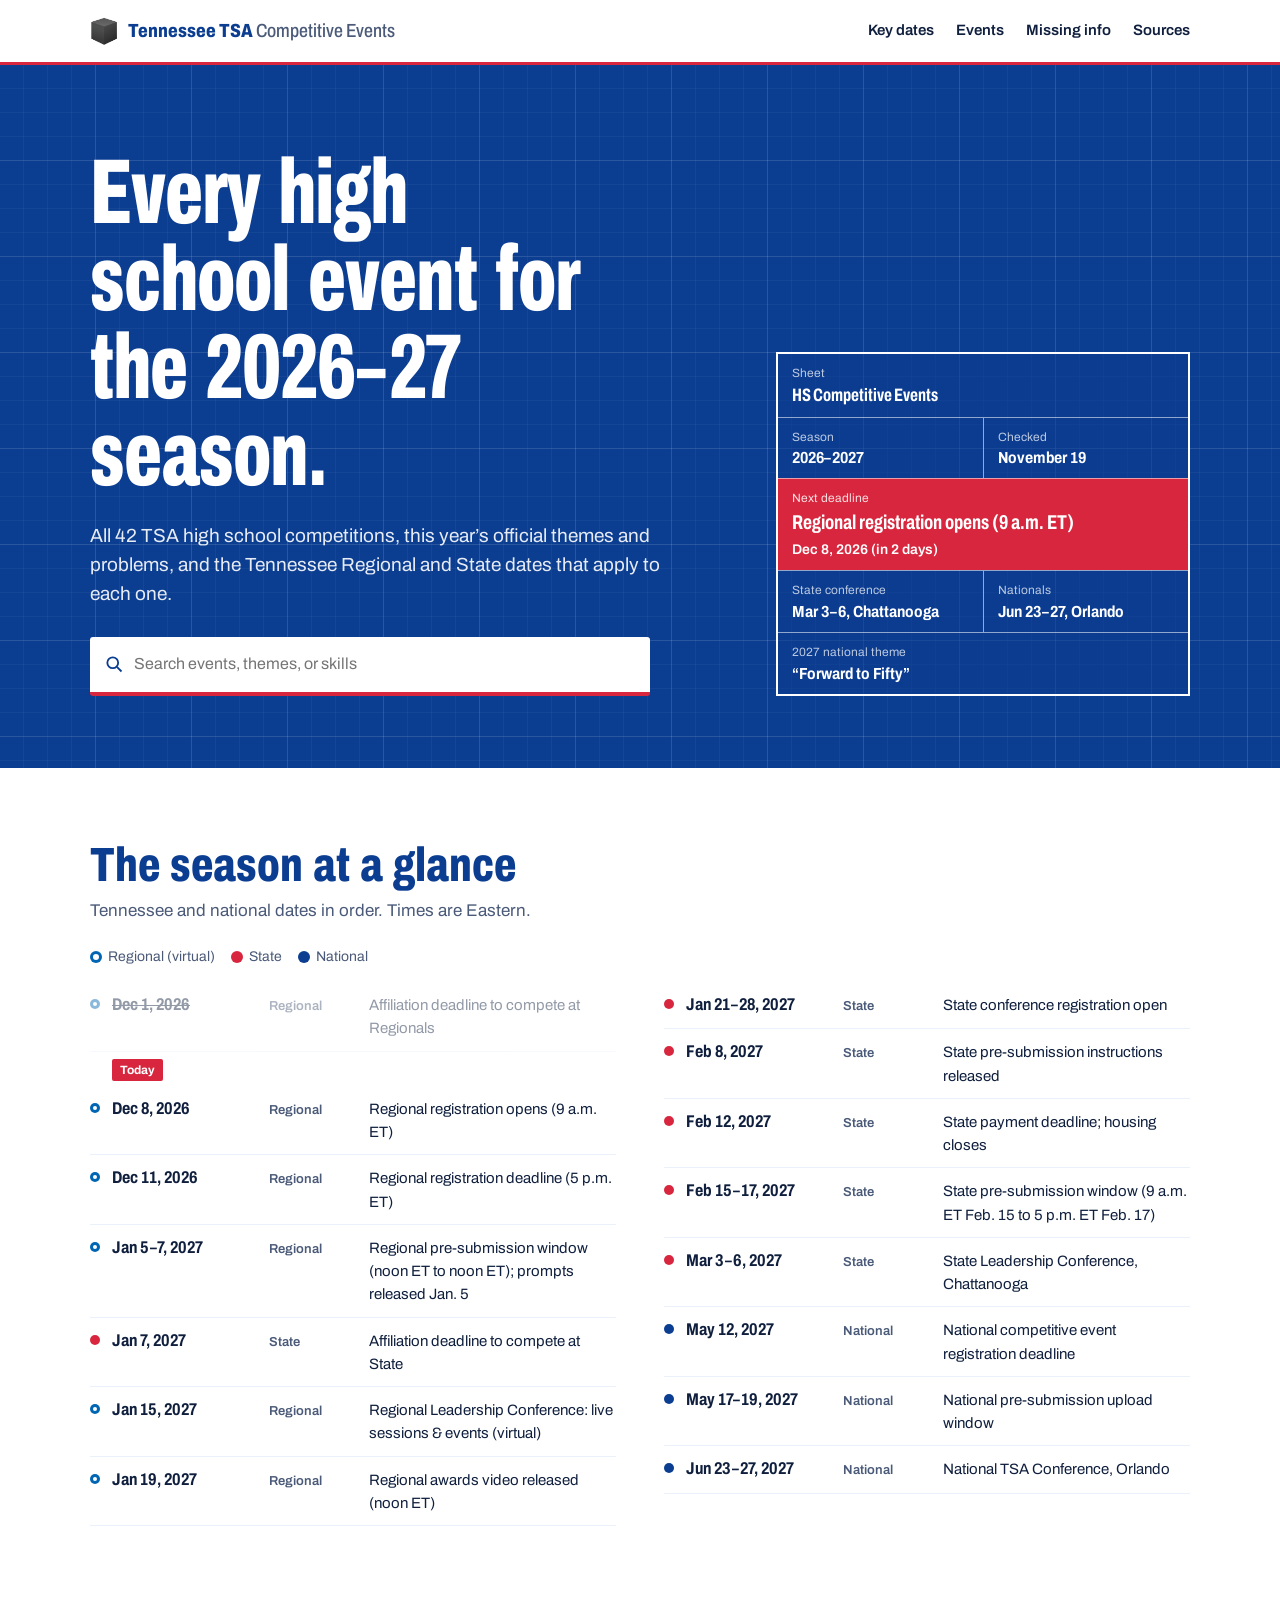
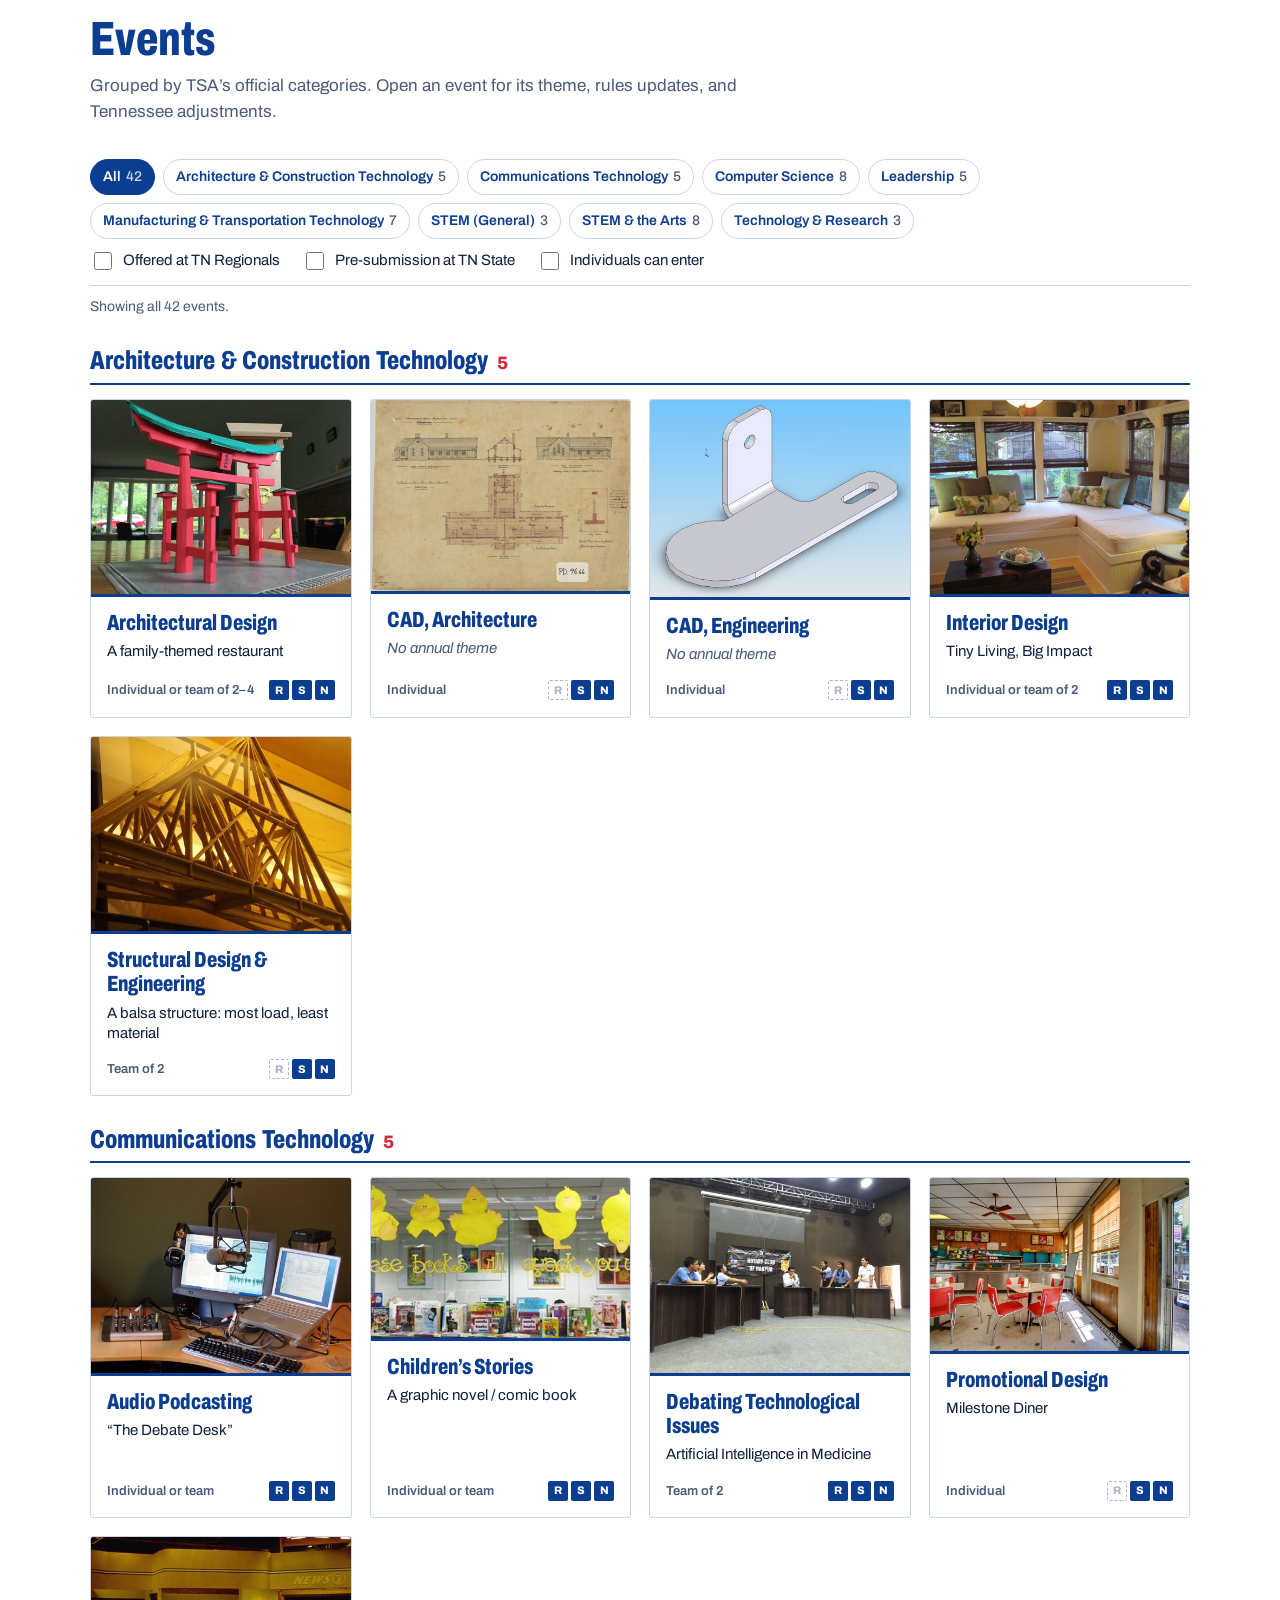
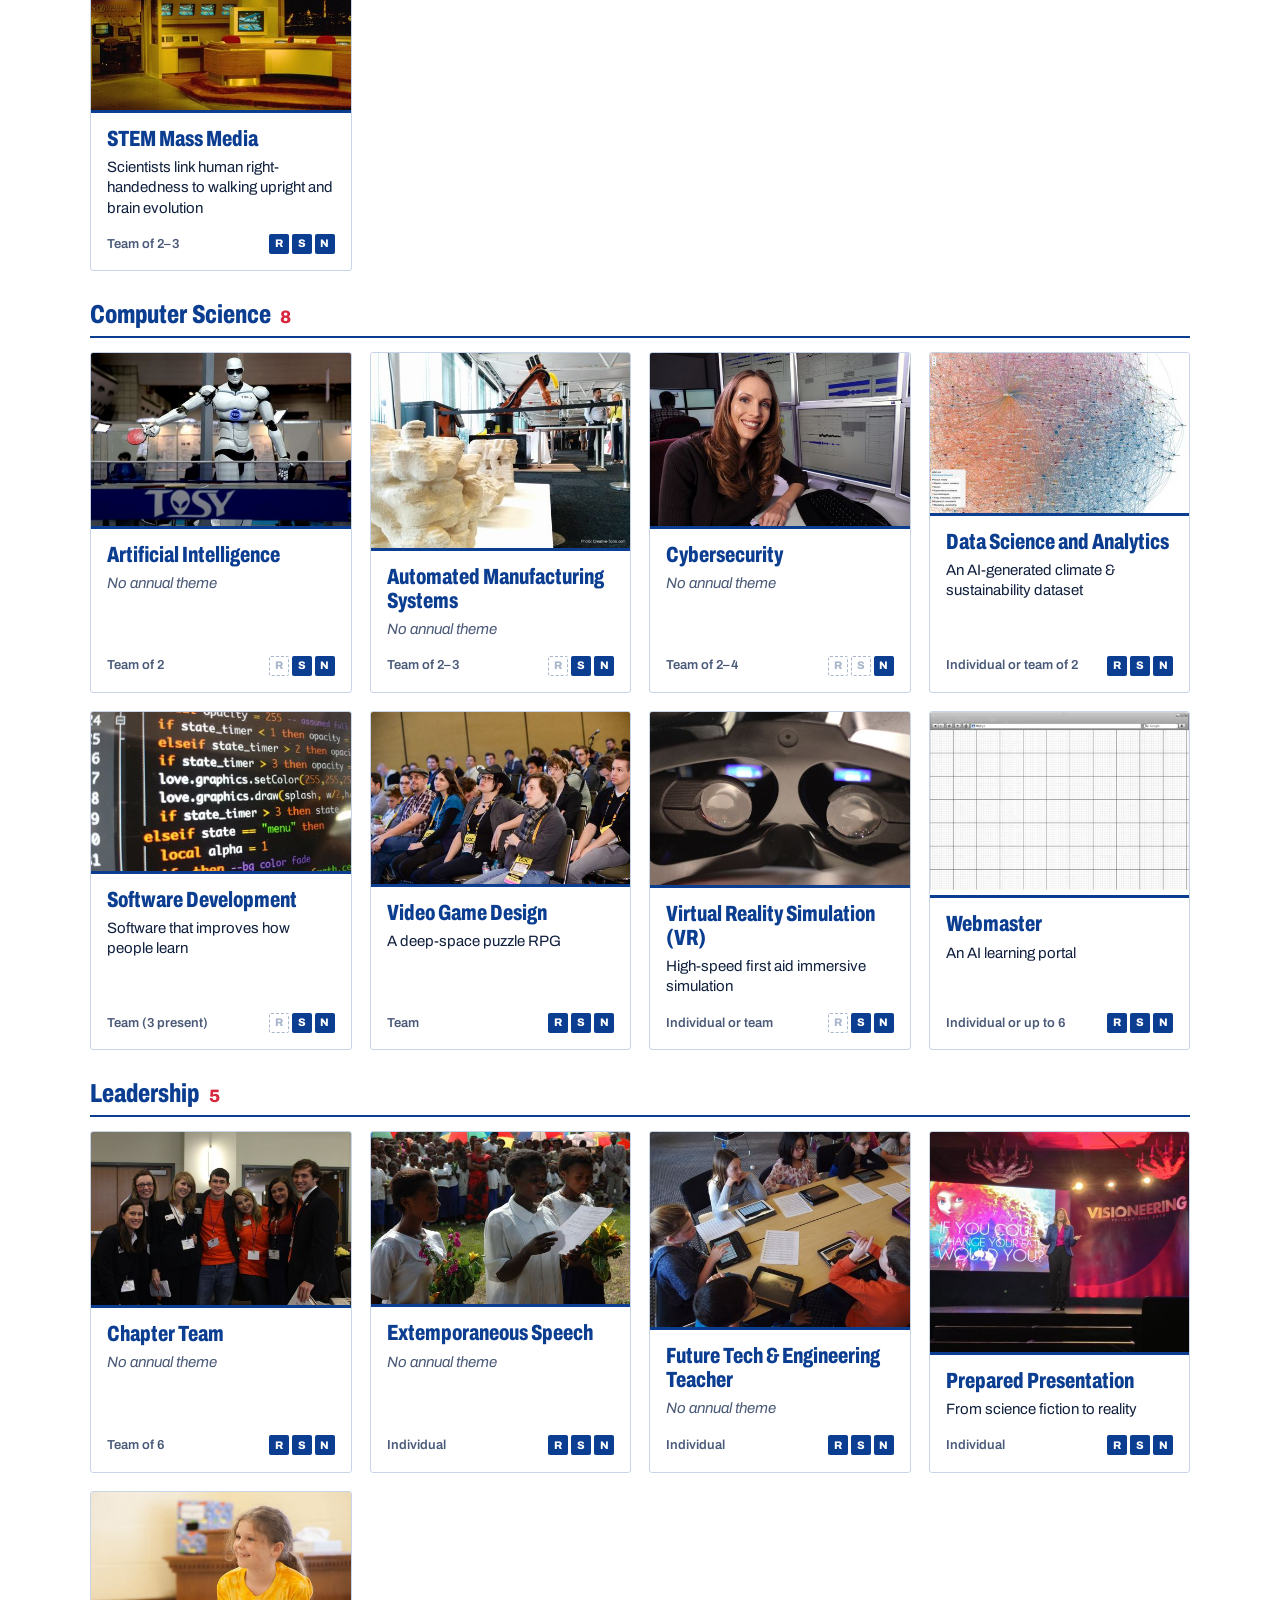
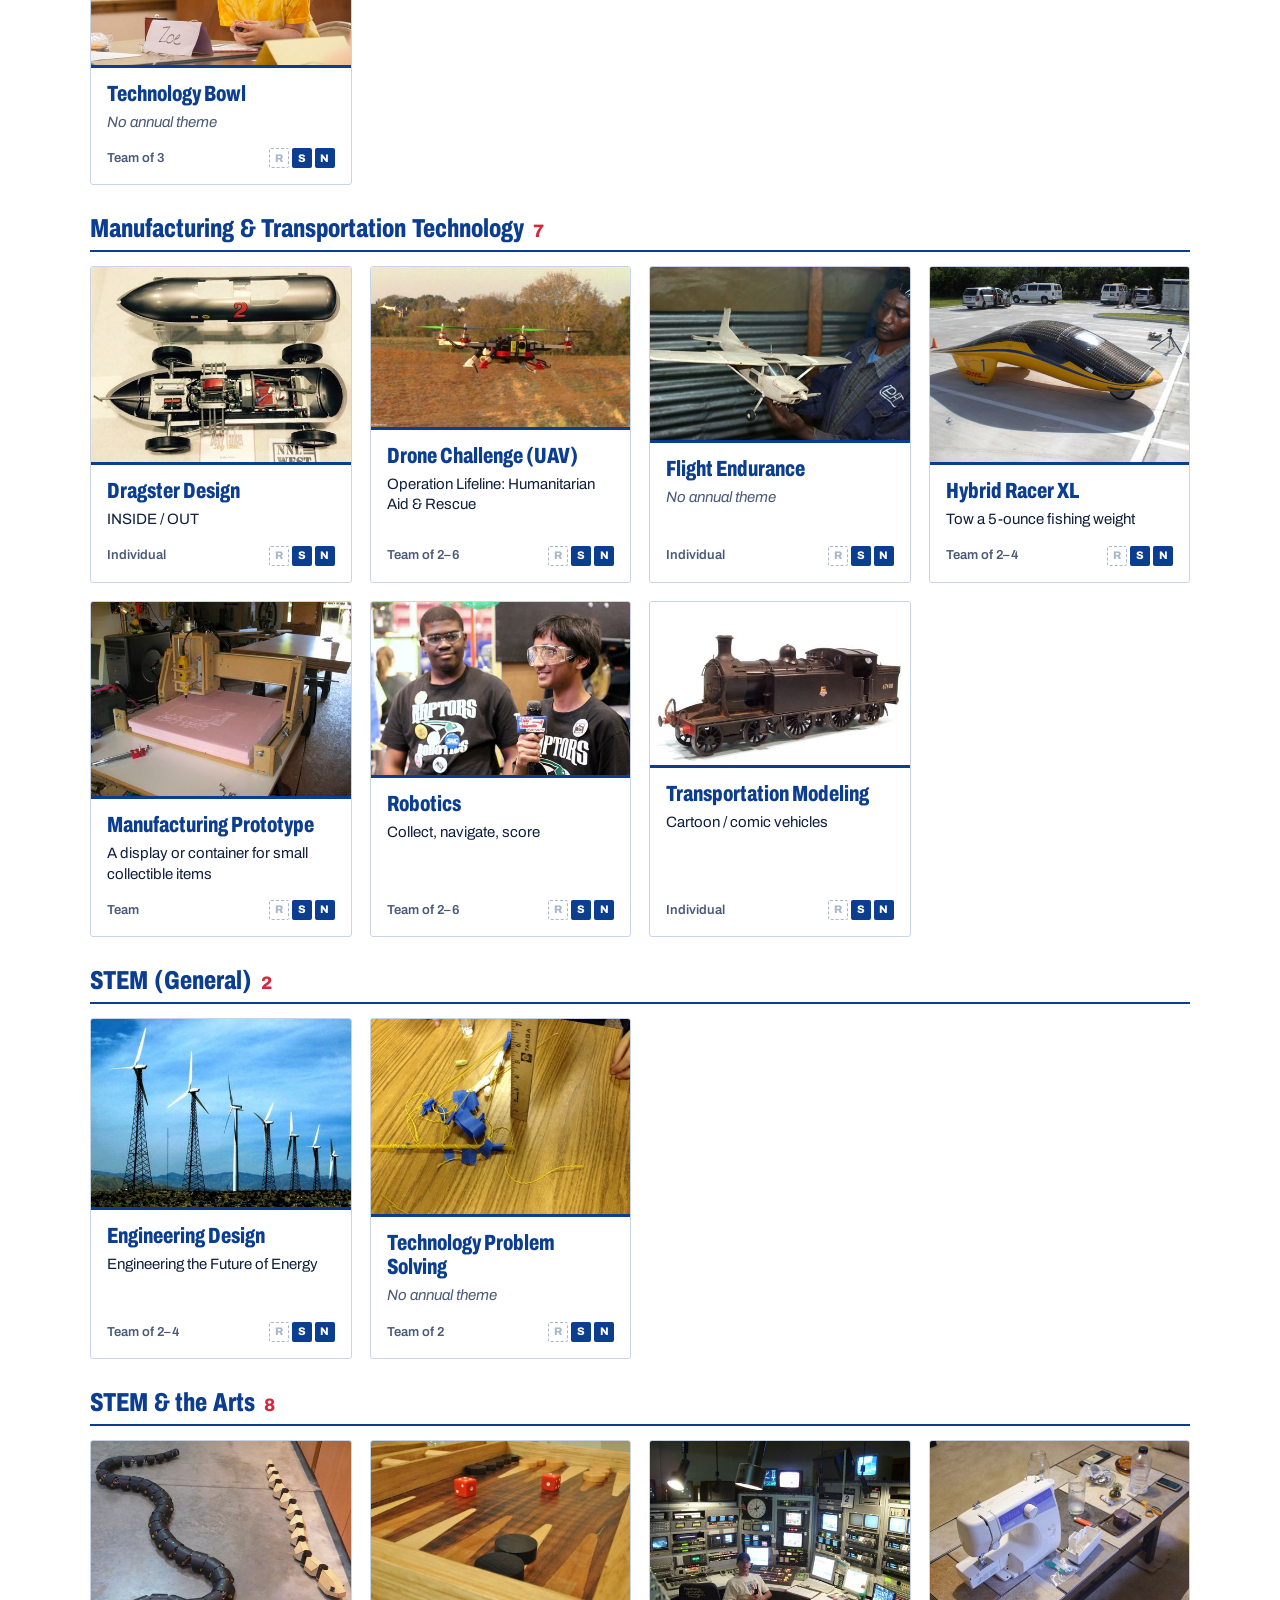
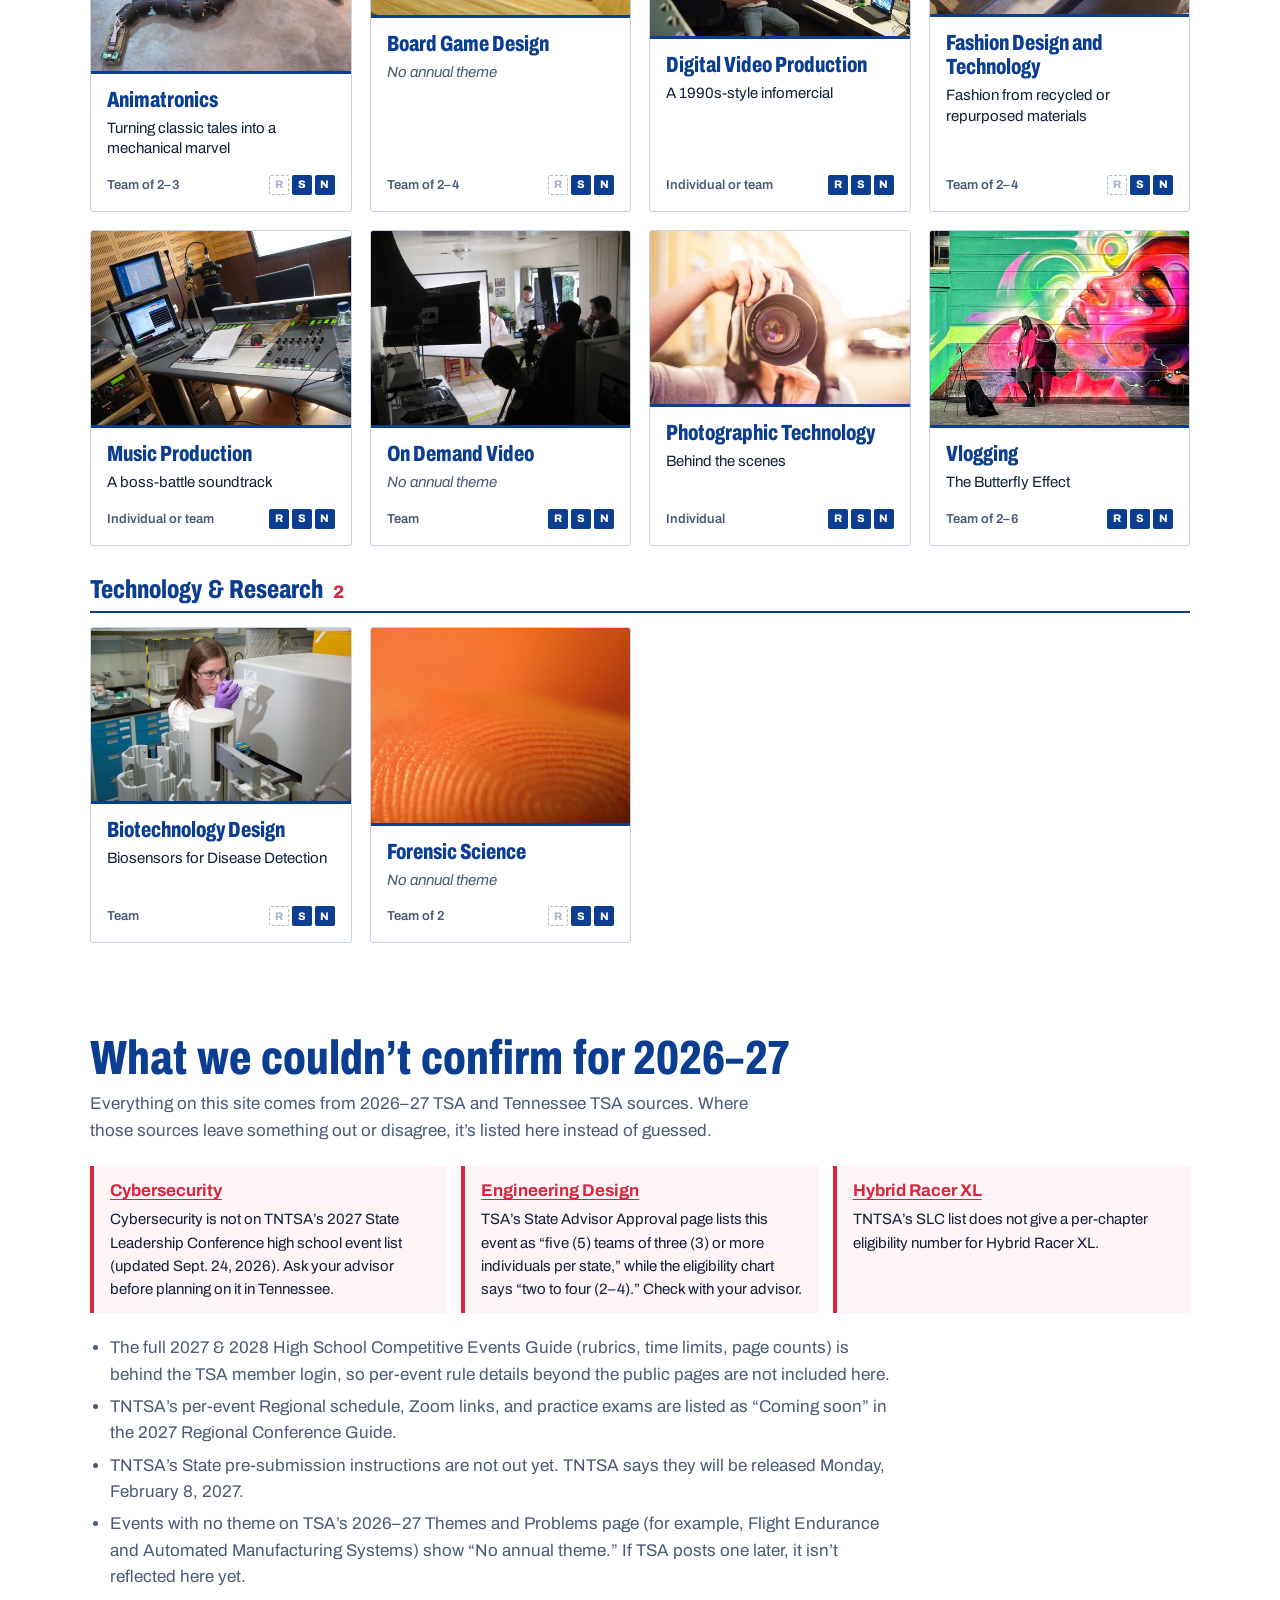
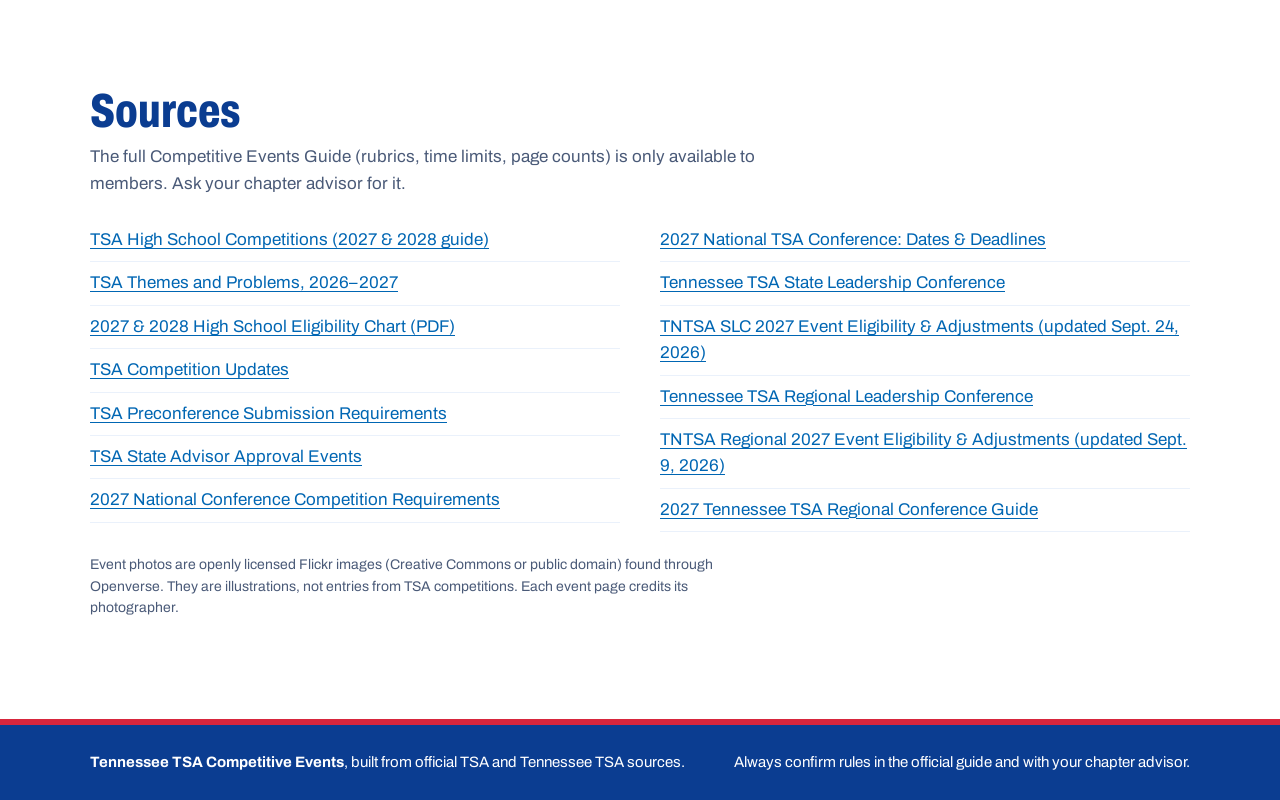
==== commit 7d8b1401: "Add openly licensed photos for all 42 events - images/: one Flickr photo per event (CC BY, CC BY-SA," ====
--- a/index.html
+++ b/index.html
@@ -126,7 +126,7 @@
         </div>
         <ul id="sourceList" class="source-list"></ul>
         <p class="credit-note">
-            Event photos come from Wikimedia Commons under Creative Commons or public domain licenses.
+            Event photos are openly licensed Flickr images (Creative Commons or public domain) found through Openverse.
             They are illustrations, not entries from TSA competitions. Each event page credits its photographer.
         </p>
     </section>
--- a/style.css
+++ b/style.css
@@ -494,7 +494,7 @@
 
 /* Small source photos: framed inset on the blueprint grid instead of full-bleed. */
 .ev-hero.inset {
-    min-height: 0;
+    min-height: 440px;
     background-image:
         linear-gradient(var(--grid) 1px, transparent 1px),
         linear-gradient(90deg, var(--grid) 1px, transparent 1px);
@@ -715,7 +715,7 @@
     .updates li { grid-template-columns: 1fr; gap: 2px; }
     .specs th { width: 40%; }
     .ev-photo figcaption { right: 6px; left: 6px; max-width: none; top: 6px; }
-    .ev-hero.inset { flex-direction: column; align-items: stretch; }
+    .ev-hero.inset { flex-direction: column; align-items: stretch; min-height: 0; }
     .ev-hero.inset .ev-photo { position: relative; transform: none; right: auto; top: auto; width: auto; margin: 20px var(--gutter) 0; }
     .ev-hero.inset .ev-hero-inner { padding-right: var(--gutter); padding-top: 20px; }
 }
